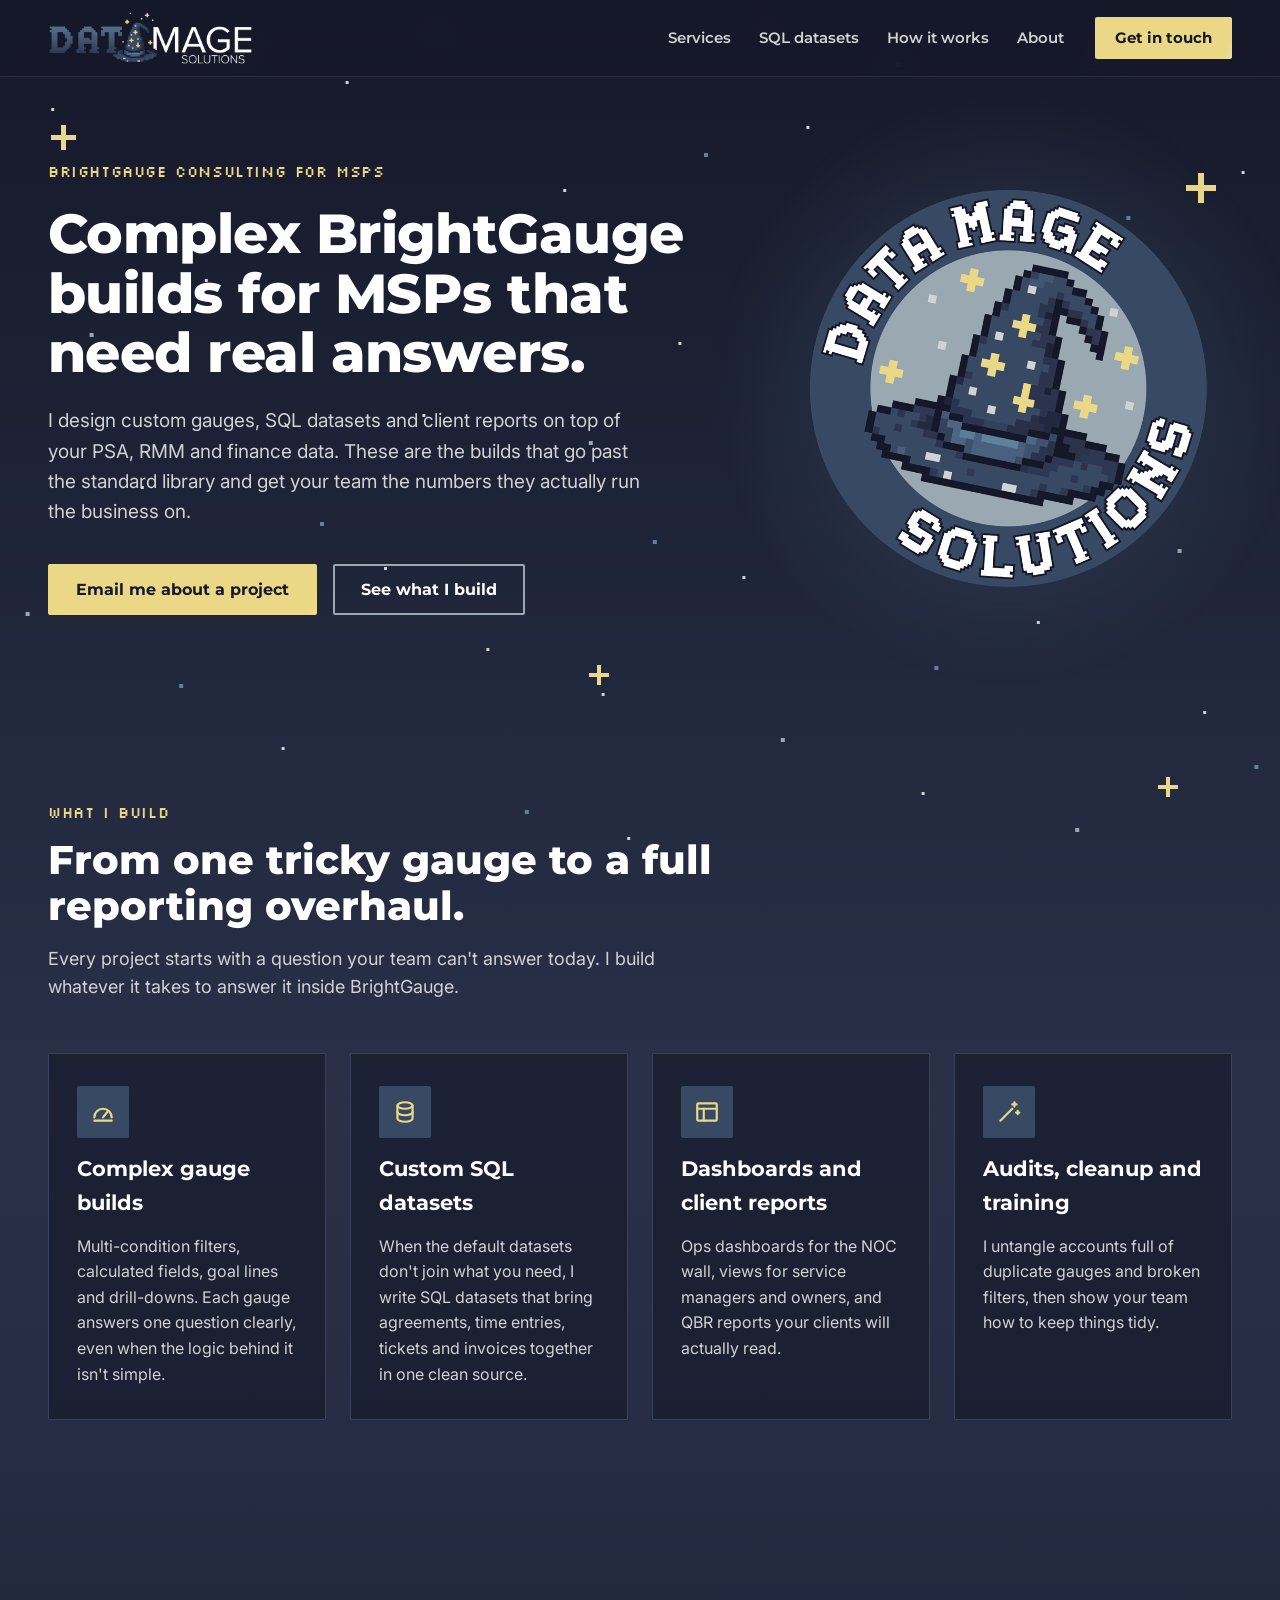
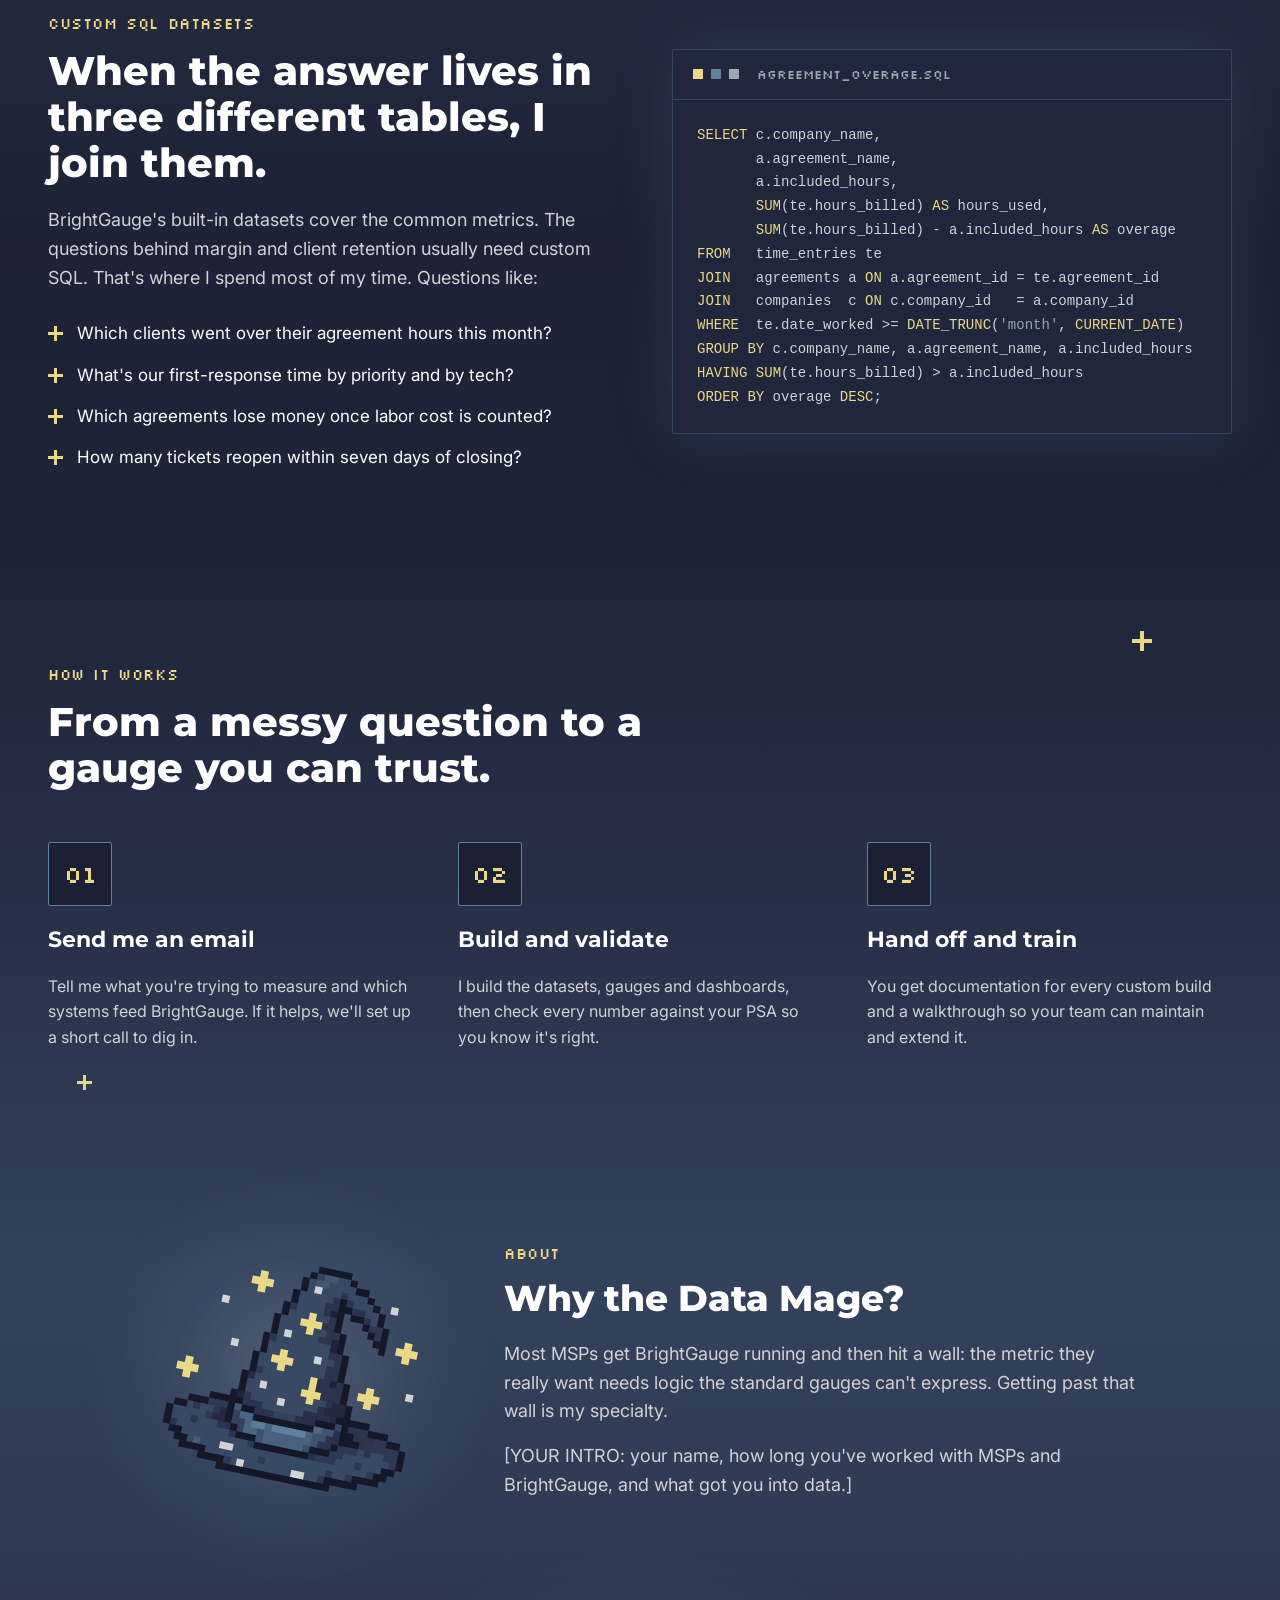
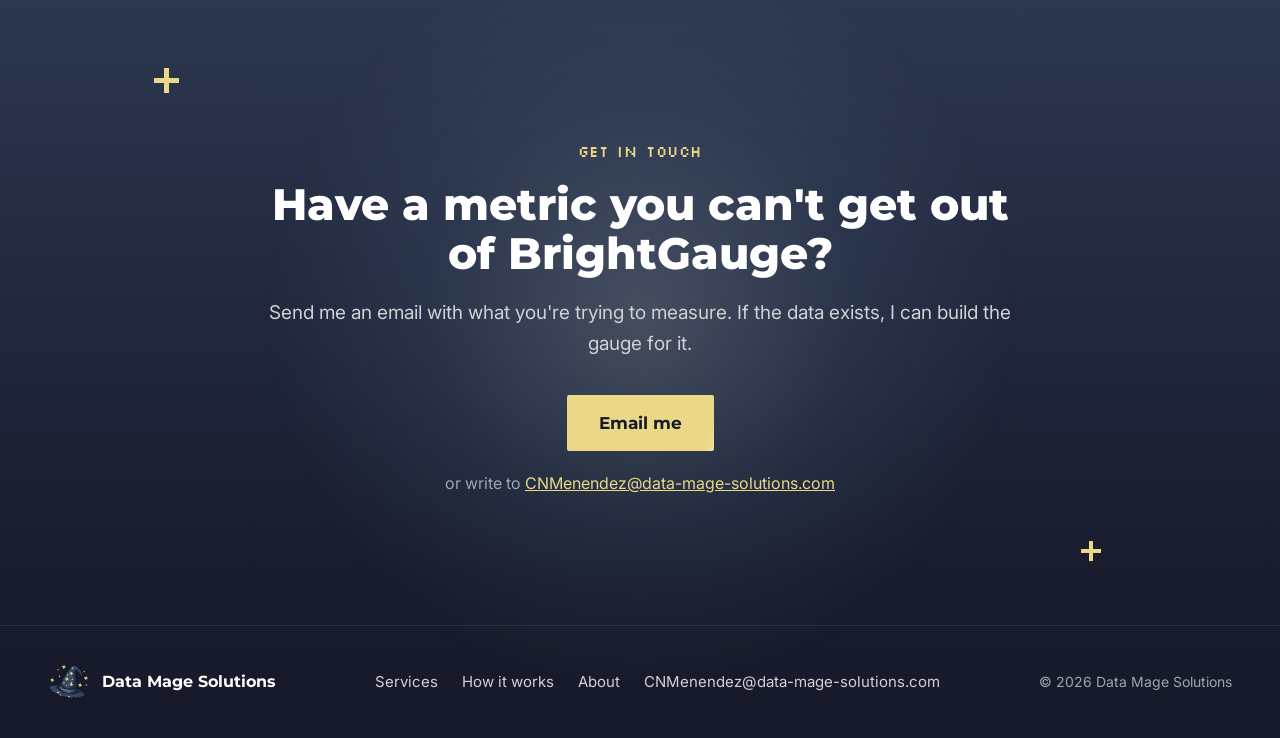
==== index.html @ 4a920535 "Fix clipped glow edge above the contact section The contact moon glow sat inside the clipped sky lay" ====
<!doctype html>
<html lang="en">
<head>
<meta charset="utf-8">
<meta name="viewport" content="width=device-width, initial-scale=1">
<title>Data Mage Solutions | BrightGauge consulting for MSPs</title>
<meta name="description" content="Custom BrightGauge gauges, SQL datasets, dashboards and client reports for managed service providers.">
<link rel="canonical" href="https://www.data-mage-solutions.com/">

<meta property="og:type" content="website">
<meta property="og:title" content="Data Mage Solutions | BrightGauge consulting for MSPs">
<meta property="og:description" content="Custom BrightGauge gauges, SQL datasets, dashboards and client reports for managed service providers.">
<meta property="og:url" content="https://www.data-mage-solutions.com/">
<meta property="og:image" content="https://www.data-mage-solutions.com/assets/badge.png">
<meta name="theme-color" content="#161929">

<link rel="icon" type="image/png" sizes="32x32" href="assets/favicon-32.png">
<link rel="apple-touch-icon" sizes="180x180" href="assets/apple-touch-icon.png">

<link rel="preconnect" href="https://fonts.googleapis.com">
<link rel="preconnect" href="https://fonts.gstatic.com" crossorigin>
<link rel="stylesheet" href="https://fonts.googleapis.com/css2?family=Inter:wght@400;500;600&family=Montserrat:wght@500;600;700;800&family=Silkscreen&display=swap">
<link rel="stylesheet" href="styles.css">
</head>
<body>

<!-- Pixel star, reused everywhere via <use href="#star"> -->
<svg width="0" height="0" style="position:absolute" aria-hidden="true">
  <symbol id="star" viewBox="0 0 5 5"><path d="M2 0h1v2h2v1H3v2H2V3H0V2h2z"/></symbol>
</svg>

<!-- One starfield behind the whole page -->
<div class="starfield" aria-hidden="true">
  <div class="field field-a"></div>
  <div class="field field-b"></div>
</div>

<header class="site-header">
  <div class="container header-inner">
    <a class="brand" href="#top"><img src="assets/logo-wide-light.png" alt="Data Mage Solutions" width="204" height="52"></a>
    <nav class="main-nav" aria-label="Main">
      <div class="nav-links">
        <a class="nav-link" href="#services">Services</a>
        <a class="nav-link" href="#sql">SQL datasets</a>
        <a class="nav-link" href="#process">How it works</a>
        <a class="nav-link" href="#about">About</a>
      </div>
      <a class="btn btn-gold btn-sm" href="#contact">Get in touch</a>
      <details class="nav-menu">
        <summary aria-label="Menu">
          <svg class="icon-open" aria-hidden="true" width="20" height="20" viewBox="0 0 20 20" fill="currentColor" shape-rendering="crispEdges"><rect x="2" y="4" width="16" height="2"/><rect x="2" y="9" width="16" height="2"/><rect x="2" y="14" width="16" height="2"/></svg>
          <svg class="icon-close" aria-hidden="true" width="20" height="20" viewBox="0 0 20 20" fill="none" stroke="currentColor" stroke-width="2"><path d="M4 4l12 12M16 4L4 16"/></svg>
        </summary>
        <div class="nav-menu-panel">
          <a href="#services">Services</a>
          <a href="#sql">SQL datasets</a>
          <a href="#process">How it works</a>
          <a href="#about">About</a>
          <a href="#contact">Contact</a>
        </div>
      </details>
    </nav>
  </div>
</header>

<main>

<section id="top" class="section hero">
  <div class="sky" aria-hidden="true">
    <div class="shoot"></div>
    <svg class="spark" width="25" height="25" fill="#EAD886" style="top:48px; left:4%"><use href="#star"/></svg>
    <svg class="spark" width="20" height="20" fill="#EAD886" style="bottom:20px; left:46%; animation-delay:-1.2s"><use href="#star"/></svg>
    <svg class="spark" width="30" height="30" fill="#EAD886" style="top:96px; right:5%; animation-delay:-2.4s"><use href="#star"/></svg>
    <div class="rise" style="left:12%; animation-delay:-1s"></div>
    <div class="rise" style="left:27%; animation-delay:-6s; animation-duration:13s"></div>
    <div class="rise" style="left:55%; animation-delay:-3s; animation-duration:11s"></div>
    <div class="rise" style="left:71%; animation-delay:-8s"></div>
    <div class="rise" style="left:88%; animation-delay:-4.5s; animation-duration:14s"></div>
  </div>
  <div class="container hero-grid">
    <div class="hero-copy">
      <p class="eyebrow">BrightGauge consulting for MSPs</p>
      <h1>Complex BrightGauge builds for MSPs that need real answers.</h1>
      <p class="lede">I design custom gauges, SQL datasets and client reports on top of your PSA, RMM and finance data. These are the builds that go past the standard library and get your team the numbers they actually run the business on.</p>
      <div class="button-row">
        <a class="btn btn-gold btn-md" href="mailto:CNMenendez@data-mage-solutions.com">Email me about a project</a>
        <a class="btn btn-ghost btn-md" href="#services">See what I build</a>
      </div>
    </div>
    <div class="hero-art">
      <div class="moon moon-lg" aria-hidden="true"></div>
      <img class="float" src="assets/badge.png" alt="Data Mage Solutions badge" width="400" height="400">
    </div>
  </div>
</section>

<section id="services" class="section">
  <div class="sky" aria-hidden="true">
    <svg class="spark" width="20" height="20" fill="#EAD886" style="top:72px; right:8%; animation-delay:-1.8s"><use href="#star"/></svg>
  </div>
  <div class="container">
    <div class="section-intro">
      <p class="eyebrow">What I build</p>
      <h2>From one tricky gauge to a full reporting overhaul.</h2>
      <p class="lede">Every project starts with a question your team can't answer today. I build whatever it takes to answer it inside BrightGauge.</p>
    </div>
    <div class="card-grid">
      <article class="card lift">
        <div class="icon-tile"><svg aria-hidden="true" width="26" height="26" viewBox="0 0 24 24" fill="none" stroke="#EAD886" stroke-width="2" stroke-linecap="round" stroke-linejoin="round"><path d="M4 17a8 8 0 1 1 16 0"/><path d="M12 17l4-5"/><path d="M4 20h16"/></svg></div>
        <h3>Complex gauge builds</h3>
        <p>Multi-condition filters, calculated fields, goal lines and drill-downs. Each gauge answers one question clearly, even when the logic behind it isn't simple.</p>
      </article>
      <article class="card lift">
        <div class="icon-tile"><svg aria-hidden="true" width="26" height="26" viewBox="0 0 24 24" fill="none" stroke="#EAD886" stroke-width="2" stroke-linecap="round" stroke-linejoin="round"><ellipse cx="12" cy="6" rx="7" ry="3"/><path d="M5 6v12c0 1.7 3.1 3 7 3s7-1.3 7-3V6"/><path d="M5 12c0 1.7 3.1 3 7 3s7-1.3 7-3"/></svg></div>
        <h3>Custom SQL datasets</h3>
        <p>When the default datasets don't join what you need, I write SQL datasets that bring agreements, time entries, tickets and invoices together in one clean source.</p>
      </article>
      <article class="card lift">
        <div class="icon-tile"><svg aria-hidden="true" width="26" height="26" viewBox="0 0 24 24" fill="none" stroke="#EAD886" stroke-width="2" stroke-linecap="round" stroke-linejoin="round"><rect x="3" y="4" width="18" height="16" rx="1"/><path d="M3 9h18"/><path d="M9 9v11"/></svg></div>
        <h3>Dashboards and client reports</h3>
        <p>Ops dashboards for the NOC wall, views for service managers and owners, and QBR reports your clients will actually read.</p>
      </article>
      <article class="card lift">
        <div class="icon-tile"><svg aria-hidden="true" width="26" height="26" viewBox="0 0 24 24" fill="none" stroke="#EAD886" stroke-width="2" stroke-linecap="round" stroke-linejoin="round"><path d="M4 20 15 9"/><path d="M17 3v4"/><path d="M15 5h4"/><path d="M20 11v3"/><path d="M18.5 12.5h3"/></svg></div>
        <h3>Audits, cleanup and training</h3>
        <p>I untangle accounts full of duplicate gauges and broken filters, then show your team how to keep things tidy.</p>
      </article>
    </div>
  </div>
</section>

<section id="sql" class="section">
  <div class="sky" aria-hidden="true">
    <div class="rise" style="left:8%; animation-delay:-2s; animation-duration:12s"></div>
    <div class="rise" style="left:48%; animation-delay:-7s"></div>
    <div class="rise" style="left:92%; animation-delay:-4s; animation-duration:13s"></div>
  </div>
  <div class="container split">
    <div>
      <p class="eyebrow">Custom SQL datasets</p>
      <h2>When the answer lives in three different tables, I join them.</h2>
      <p class="lede">BrightGauge's built-in datasets cover the common metrics. The questions behind margin and client retention usually need custom SQL. That's where I spend most of my time. Questions like:</p>
      <ul class="question-list">
        <li><svg aria-hidden="true" width="15" height="15" fill="#EAD886" shape-rendering="crispEdges"><use href="#star"/></svg>Which clients went over their agreement hours this month?</li>
        <li><svg aria-hidden="true" width="15" height="15" fill="#EAD886" shape-rendering="crispEdges"><use href="#star"/></svg>What's our first-response time by priority and by tech?</li>
        <li><svg aria-hidden="true" width="15" height="15" fill="#EAD886" shape-rendering="crispEdges"><use href="#star"/></svg>Which agreements lose money once labor cost is counted?</li>
        <li><svg aria-hidden="true" width="15" height="15" fill="#EAD886" shape-rendering="crispEdges"><use href="#star"/></svg>How many tickets reopen within seven days of closing?</li>
      </ul>
    </div>
    <div class="code-card lift">
      <div class="code-bar">
        <span class="dot" aria-hidden="true"></span><span class="dot" aria-hidden="true"></span><span class="dot" aria-hidden="true"></span>
        <span class="file">agreement_overage.sql</span>
      </div>
<pre><code><span class="kw">SELECT</span> c.company_name,
       a.agreement_name,
       a.included_hours,
       <span class="kw">SUM</span>(te.hours_billed) <span class="kw">AS</span> hours_used,
       <span class="kw">SUM</span>(te.hours_billed) - a.included_hours <span class="kw">AS</span> overage
<span class="kw">FROM</span>   time_entries te
<span class="kw">JOIN</span>   agreements a <span class="kw">ON</span> a.agreement_id = te.agreement_id
<span class="kw">JOIN</span>   companies  c <span class="kw">ON</span> c.company_id   = a.company_id
<span class="kw">WHERE</span>  te.date_worked &gt;= <span class="kw">DATE_TRUNC</span>(<span class="str">'month'</span>, <span class="kw">CURRENT_DATE</span>)
<span class="kw">GROUP BY</span> c.company_name, a.agreement_name, a.included_hours
<span class="kw">HAVING</span> <span class="kw">SUM</span>(te.hours_billed) &gt; a.included_hours
<span class="kw">ORDER BY</span> overage <span class="kw">DESC</span>;</code></pre>
    </div>
  </div>
</section>

<section id="process" class="section process">
  <div class="sky" aria-hidden="true">
    <svg class="spark" width="20" height="20" fill="#EAD886" style="top:64px; right:10%; animation-delay:-0.8s"><use href="#star"/></svg>
    <svg class="spark" width="15" height="15" fill="#EAD886" style="bottom:56px; left:6%; animation-delay:-2.2s"><use href="#star"/></svg>
  </div>
  <div class="container">
    <p class="eyebrow">How it works</p>
    <h2>From a messy question to a gauge you can trust.</h2>
    <div class="steps">
      <div class="step">
        <div class="step-num" aria-hidden="true">01</div>
        <h3>Send me an email</h3>
        <p>Tell me what you're trying to measure and which systems feed BrightGauge. If it helps, we'll set up a short call to dig in.</p>
      </div>
      <div class="step">
        <div class="step-num" aria-hidden="true">02</div>
        <h3>Build and validate</h3>
        <p>I build the datasets, gauges and dashboards, then check every number against your PSA so you know it's right.</p>
      </div>
      <div class="step">
        <div class="step-num" aria-hidden="true">03</div>
        <h3>Hand off and train</h3>
        <p>You get documentation for every custom build and a walkthrough so your team can maintain and extend it.</p>
      </div>
    </div>
  </div>
</section>

<section id="about" class="section about">
  <div class="container">
    <div class="about-grid">
      <div class="about-art">
        <div class="moon moon-md" aria-hidden="true"></div>
        <img class="float" src="assets/hat.png" alt="" width="260" height="260" style="animation-delay:-2s">
      </div>
      <div class="about-copy">
        <p class="eyebrow">About</p>
        <h2>Why the Data Mage?</h2>
        <p>Most MSPs get BrightGauge running and then hit a wall: the metric they really want needs logic the standard gauges can't express. Getting past that wall is my specialty.</p>
        <p>[YOUR INTRO: your name, how long you've worked with MSPs and BrightGauge, and what got you into data.]</p>
      </div>
    </div>
  </div>
</section>

<section id="contact" class="section contact">
  <div class="sky" aria-hidden="true">
    <div class="shoot" style="top:40px; animation-delay:-5s"></div>
    <svg class="spark" width="25" height="25" fill="#EAD886" style="top:56px; left:12%"><use href="#star"/></svg>
    <svg class="spark" width="20" height="20" fill="#EAD886" style="bottom:64px; right:14%; animation-delay:-1.5s"><use href="#star"/></svg>
    <div class="rise" style="left:18%; animation-delay:-3s"></div>
    <div class="rise" style="left:36%; animation-delay:-8s; animation-duration:12s"></div>
    <div class="rise" style="left:64%; animation-delay:-1s; animation-duration:11s"></div>
    <div class="rise" style="left:82%; animation-delay:-6s"></div>
  </div>
  <div class="container">
    <div class="moon moon-xl" aria-hidden="true"></div>
    <p class="eyebrow">Get in touch</p>
    <h2>Have a metric you can't get out of BrightGauge?</h2>
    <p class="lede">Send me an email with what you're trying to measure. If the data exists, I can build the gauge for it.</p>
    <a class="btn btn-gold btn-lg" href="mailto:CNMenendez@data-mage-solutions.com">Email me</a>
    <p class="alt">or write to <a href="mailto:CNMenendez@data-mage-solutions.com">CNMenendez@data-mage-solutions.com</a></p>
  </div>
</section>

</main>

<footer class="site-footer">
  <div class="container footer-inner">
    <div class="footer-brand">
      <img src="assets/hat.png" alt="" width="40" height="40">
      <span>Data Mage Solutions</span>
    </div>
    <nav class="footer-nav" aria-label="Footer">
      <a class="nav-link" href="#services">Services</a>
      <a class="nav-link" href="#process">How it works</a>
      <a class="nav-link" href="#about">About</a>
      <a class="nav-link" href="mailto:CNMenendez@data-mage-solutions.com">CNMenendez@data-mage-solutions.com</a>
    </nav>
    <p class="copyright">© 2026 Data Mage Solutions</p>
  </div>
</footer>

<script>
  // Close the mobile menu after picking a link
  document.querySelectorAll('.nav-menu-panel a').forEach(function (link) {
    link.addEventListener('click', function () { link.closest('details').removeAttribute('open'); });
  });
</script>
</body>
</html>
---- styles.css ----
/* Data Mage Solutions: site styles */

:root {
  --ink: #161929;
  --midnight: #22283D;
  --dusk: #2C334C;
  --slate: #384A63;
  --steel: #4A607F;
  --frost: #5E829C;
  --moon: #9AA8B1;
  --mist: #D1D2D4;
  --gold: #EAD886;
  --white: #FFFFFF;

  --font-display: 'Montserrat', system-ui, sans-serif;
  --font-body: 'Inter', system-ui, sans-serif;
  --font-pixel: 'Silkscreen', monospace;
  --font-code: 'SFMono-Regular', Consolas, 'Liberation Mono', monospace;

  /* One set of side margins for header, sections and footer, so everything lines up */
  --gutter: clamp(20px, 4vw, 48px);
  --content: 1200px;
  --section-y: clamp(64px, 7.5vw, 104px);
  --header-h: 76px;

  --line: rgba(154, 168, 177, 0.14);
  --card-bg: rgba(22, 25, 41, 0.62);
  --card-border: rgba(74, 96, 127, 0.55);
}

*, *::before, *::after { box-sizing: border-box; }

html { scroll-behavior: smooth; scroll-padding-top: var(--header-h); }

/* One continuous night-sky gradient for the whole page.
   Sections are transparent, so there are no seams between them. */
body {
  margin: 0;
  min-height: 100vh;
  color: var(--mist);
  font-family: var(--font-body);
  font-size: 17px;
  line-height: 1.6;
  -webkit-font-smoothing: antialiased;
  background-color: var(--ink);
  background-image: linear-gradient(180deg,
    #161929 0%,
    #1B2033 9%,
    #22283D 18%,
    #293048 28%,
    #252C43 37%,
    #1D2236 47%,
    #1F2539 55%,
    #283049 64%,
    #33425B 73%,
    #2E3A52 80%,
    #232A40 88%,
    #181C2D 96%,
    #161929 100%);
}

img { max-width: 100%; height: auto; display: block; }

a { color: var(--gold); }
a:hover { color: var(--white); }

.container {
  width: 100%;
  max-width: calc(var(--content) + var(--gutter) * 2);
  margin: 0 auto;
  padding-left: var(--gutter);
  padding-right: var(--gutter);
}

/* ---------- Fixed starfield behind everything ---------- */
.starfield { position: fixed; inset: 0; pointer-events: none; z-index: 0; }
.site-header { z-index: 20; }
main, .site-footer { position: relative; z-index: 1; }
main { overflow-x: clip; }

/* ---------- Type ---------- */
.eyebrow {
  margin: 0 0 12px;
  font-family: var(--font-pixel);
  font-size: 15px;
  letter-spacing: 0.04em;
  color: var(--gold);
}

h1, h2, h3 { font-family: var(--font-display); color: var(--white); margin: 0; }
h1 { font-weight: 800; font-size: clamp(34px, 3.2vw + 14px, 56px); line-height: 1.08; letter-spacing: -0.01em; }
h2 { font-weight: 800; font-size: clamp(28px, 2vw + 16px, 40px); line-height: 1.15; }
h3 { font-weight: 700; font-size: 21px; }

.lede { font-size: 18px; color: var(--mist); }

/* ---------- Sections ---------- */
.section { position: relative; padding: var(--section-y) 0; }
.section > .container { position: relative; }

/* ---------- Header ---------- */
.site-header {
  position: sticky;
  top: 0;
  background: rgba(22, 25, 41, 0.78);
  -webkit-backdrop-filter: blur(12px);
  backdrop-filter: blur(12px);
  border-bottom: 1px solid var(--line);
}
.header-inner {
  height: var(--header-h);
  display: flex;
  align-items: center;
  justify-content: space-between;
  gap: 24px;
}
.brand { display: flex; align-items: center; flex: none; }
.brand img { height: clamp(40px, 3vw + 18px, 52px); width: auto; }

.main-nav { display: flex; align-items: center; gap: clamp(16px, 2.4vw, 36px); }
.nav-links {
  display: flex;
  align-items: center;
  gap: clamp(18px, 2.2vw, 32px);
  font-family: var(--font-display);
  font-weight: 600;
  font-size: 15px;
}

/* Compact menu for tablets and phones */
.nav-menu { display: none; position: relative; }
.nav-menu summary {
  list-style: none;
  width: 44px;
  height: 44px;
  display: flex;
  align-items: center;
  justify-content: center;
  border: 1px solid var(--card-border);
  border-radius: 2px;
  color: var(--white);
  cursor: pointer;
  transition: border-color .2s ease, color .2s ease;
}
.nav-menu summary::-webkit-details-marker { display: none; }
.nav-menu summary:hover,
.nav-menu[open] summary { border-color: var(--gold); color: var(--gold); }
.nav-menu summary:focus-visible { outline: 2px solid var(--gold); outline-offset: 3px; }
.nav-menu .icon-close { display: none; }
.nav-menu[open] .icon-open { display: none; }
.nav-menu[open] .icon-close { display: block; }
.nav-menu-panel {
  position: absolute;
  top: calc(100% + 14px);
  right: 0;
  min-width: 220px;
  padding: 8px;
  display: flex;
  flex-direction: column;
  background: rgba(22, 25, 41, 0.97);
  border: 1px solid var(--card-border);
  border-radius: 2px;
  box-shadow: 0 18px 40px rgba(0, 0, 0, 0.35);
  font-family: var(--font-display);
  font-weight: 600;
  font-size: 16px;
}
.nav-menu-panel a {
  display: block;
  padding: 12px 14px;
  color: var(--mist);
  text-decoration: none;
  border-radius: 2px;
}
.nav-menu-panel a:hover { color: var(--white); background: rgba(234, 216, 134, 0.08); }

@media (max-width: 900px) {
  .nav-links { display: none; }
  .nav-menu { display: block; }
}

/* ---------- Hero ---------- */
.hero { padding-top: clamp(48px, 6.5vw, 96px); padding-bottom: clamp(56px, 7vw, 96px); }
.hero-grid {
  display: grid;
  grid-template-columns: minmax(0, 1.2fr) minmax(0, 0.8fr);
  align-items: center;
  gap: clamp(32px, 5vw, 72px);
}
.hero-copy .eyebrow { margin-bottom: 20px; }
.hero-copy h1 { margin-bottom: 24px; }
.hero-copy .lede { font-size: clamp(17px, 0.4vw + 15px, 19px); max-width: 600px; margin: 0 0 36px; }
.hero-art { position: relative; display: flex; justify-content: center; align-items: center; }
.hero-art img { width: 100%; max-width: 400px; position: relative; }
.button-row { display: flex; flex-wrap: wrap; gap: 16px; }

@media (max-width: 860px) {
  .hero-grid { grid-template-columns: minmax(0, 1fr); }
  .hero-art { order: -1; }
  .hero-art img { max-width: clamp(180px, 45vw, 280px); }
}

/* ---------- Services ---------- */
.section-intro { max-width: 720px; }
.section-intro h2 { margin-bottom: 16px; }
.section-intro .lede { margin: 0 0 clamp(36px, 4vw, 56px); max-width: 680px; }

.card-grid { display: grid; grid-template-columns: repeat(auto-fit, minmax(240px, 1fr)); gap: 24px; }
.card {
  border: 1px solid var(--card-border);
  border-radius: 2px;
  padding: 32px 28px;
  display: flex;
  flex-direction: column;
  gap: 14px;
  background: var(--card-bg);
}
.card p { margin: 0; font-size: 16px; }
.icon-tile {
  width: 52px;
  height: 52px;
  background: var(--slate);
  display: flex;
  align-items: center;
  justify-content: center;
  border-radius: 2px;
}

/* ---------- SQL ---------- */
.split {
  display: grid;
  grid-template-columns: repeat(2, minmax(0, 1fr));
  gap: clamp(36px, 5vw, 64px);
  align-items: center;
}
.split h2 { margin-bottom: 20px; }
.split .lede { margin: 0 0 28px; }
@media (max-width: 900px) { .split { grid-template-columns: minmax(0, 1fr); } }

.question-list { margin: 0; padding: 0; list-style: none; display: flex; flex-direction: column; gap: 14px; }
.question-list li { display: flex; gap: 14px; align-items: flex-start; color: var(--white); }
.question-list svg { flex: none; margin-top: 6px; }

.code-card {
  background: rgba(34, 40, 61, 0.82);
  border: 1px solid var(--card-border);
  border-radius: 2px;
  overflow: hidden;
  box-shadow: 0 0 60px rgba(94, 130, 156, 0.18);
}
.code-bar { display: flex; align-items: center; gap: 8px; padding: 14px 20px; border-bottom: 1px solid var(--card-border); }
.code-bar .dot { width: 10px; height: 10px; background: var(--gold); }
.code-bar .dot:nth-child(2) { background: var(--frost); }
.code-bar .dot:nth-child(3) { background: var(--moon); }
.code-bar .file { margin-left: 10px; font-family: var(--font-pixel); font-size: 13px; color: var(--moon); }
.code-card pre {
  margin: 0;
  padding: 24px;
  overflow-x: auto;
  font-family: var(--font-code);
  font-size: 14px;
  line-height: 1.7;
  color: var(--mist);
}
.code-card .kw { color: var(--gold); }
.code-card .str { color: var(--moon); }

/* ---------- Process ---------- */
.process h2 { margin-bottom: clamp(36px, 4vw, 56px); max-width: 720px; }
.steps { display: grid; grid-template-columns: repeat(auto-fit, minmax(260px, 1fr)); gap: clamp(28px, 3.5vw, 48px); }
.step { display: flex; flex-direction: column; gap: 16px; }
.step h3 { font-size: 22px; }
.step p { margin: 0; font-size: 16px; }
.step-num {
  width: 64px;
  height: 64px;
  background: var(--card-bg);
  color: var(--gold);
  font-family: var(--font-pixel);
  font-size: 24px;
  display: flex;
  align-items: center;
  justify-content: center;
  border-radius: 2px;
  border: 1px solid var(--frost);
}

/* ---------- About ---------- */
.about-grid {
  display: grid;
  grid-template-columns: minmax(0, 300px) minmax(0, 1fr);
  gap: clamp(32px, 5vw, 64px);
  align-items: center;
  max-width: 1000px;
  margin: 0 auto;
}
.about-art { position: relative; display: flex; justify-content: center; align-items: center; min-height: 260px; }
.about-art img { width: 100%; max-width: 260px; position: relative; }
.about-copy h2 { font-size: clamp(28px, 1.6vw + 18px, 36px); margin-bottom: 20px; }
.about-copy p:not(.eyebrow) { margin: 0 0 16px; font-size: 18px; }
@media (max-width: 760px) {
  .about-grid { grid-template-columns: minmax(0, 1fr); }
  .about-art { min-height: 0; }
  .about-art img { max-width: 180px; }
}

/* ---------- Contact ---------- */
.contact { padding-top: clamp(88px, 10vw, 136px); padding-bottom: clamp(88px, 10vw, 136px); }
.contact .container { max-width: calc(760px + var(--gutter) * 2); text-align: center; }
.contact .container > :not(.moon) { position: relative; }
.contact .eyebrow { margin-bottom: 16px; }
.contact h2 { font-size: clamp(30px, 2.4vw + 16px, 44px); line-height: 1.12; margin-bottom: 20px; }
.contact .lede { font-size: clamp(17px, 0.4vw + 15px, 19px); margin: 0 0 36px; }
.contact .alt { margin: 20px 0 0; font-size: 16px; color: var(--moon); overflow-wrap: anywhere; }

/* ---------- Footer ---------- */
.site-footer { border-top: 1px solid var(--line); padding: 36px 0; }
.footer-inner { display: flex; flex-wrap: wrap; align-items: center; justify-content: space-between; gap: 20px 32px; }
.footer-brand { display: flex; align-items: center; gap: 14px; font-family: var(--font-display); font-weight: 700; font-size: 16px; color: var(--white); }
.footer-brand img { width: 40px; height: 40px; }
.footer-nav { display: flex; flex-wrap: wrap; gap: 12px 24px; font-size: 15px; }
.copyright { margin: 0; font-size: 14px; color: var(--moon); }

/* =====================================================================
   Magic: buttons, links, cards
   ===================================================================== */
.btn {
  position: relative;
  display: inline-block;
  font-family: var(--font-display);
  font-weight: 700;
  font-size: 16px;
  line-height: 1.2;
  text-decoration: none;
  white-space: nowrap;
  border-radius: 2px;
  cursor: pointer;
  transition: transform .2s ease, box-shadow .3s ease, background-color .3s ease, color .3s ease, border-color .3s ease;
}
.btn-sm { font-size: 15px; padding: 12px 20px; }
.btn-md { padding: 16px 28px; }
.btn-lg { font-size: 17px; padding: 18px 32px; }

.btn-gold {
  color: var(--ink);
  background-color: var(--gold);
  background-image: linear-gradient(110deg, rgba(255, 255, 255, 0) 40%, rgba(255, 250, 225, 0.85) 50%, rgba(255, 255, 255, 0) 60%);
  background-size: 250% 100%;
  background-repeat: no-repeat;
  animation: shimmer 5s ease-in-out infinite;
}
.btn-gold:hover {
  color: var(--ink);
  transform: translateY(-2px);
  box-shadow: 0 0 0 1px rgba(234, 216, 134, 0.6), 0 0 22px rgba(234, 216, 134, 0.5), 0 0 54px rgba(94, 130, 156, 0.45);
  animation: shimmer 1.4s ease-in-out infinite;
}
.btn-ghost {
  color: var(--white);
  border: 2px solid var(--moon);
  background-color: rgba(234, 216, 134, 0);
}
.btn-ghost.btn-md { padding: 14px 26px; }
.btn-ghost:hover {
  color: var(--gold);
  border-color: var(--gold);
  background-color: rgba(234, 216, 134, 0.08);
  transform: translateY(-2px);
  box-shadow: inset 0 0 18px rgba(234, 216, 134, 0.15), 0 0 24px rgba(234, 216, 134, 0.25);
}
.btn:active { transform: translateY(0) scale(.97); }
.btn:focus-visible { outline: 2px solid var(--gold); outline-offset: 4px; }

.btn::before,
.btn::after {
  content: "";
  position: absolute;
  width: 4px;
  height: 4px;
  background: var(--gold);
  opacity: 0;
  pointer-events: none;
}
.btn::before { top: -10px; left: 14%; box-shadow: 12px -6px 0 #FFFFFF, 26px 3px 0 #EAD886, -9px 2px 0 #D1D2D4; }
.btn::after { bottom: -10px; right: 14%; box-shadow: -12px 6px 0 #FFFFFF, -26px -2px 0 #EAD886, 9px -1px 0 #9AA8B1; }
.btn:hover::before { animation: sparkle-up 1.1s ease-out infinite; }
.btn:hover::after { animation: sparkle-down 1.1s ease-out .35s infinite; }

.nav-link { color: var(--mist); text-decoration: none; position: relative; transition: color .2s ease; }
.nav-link::after {
  content: "";
  position: absolute;
  left: 0;
  right: 0;
  bottom: -6px;
  height: 2px;
  background: repeating-linear-gradient(90deg, #EAD886 0 4px, rgba(234, 216, 134, 0) 4px 8px);
  transform: scaleX(0);
  transform-origin: left;
  transition: transform .35s steps(6);
}
.nav-link:hover { color: var(--white); }
.nav-link:hover::after { transform: scaleX(1); }
.nav-link:focus-visible { outline: 2px solid var(--gold); outline-offset: 4px; }

.lift { transition: transform .25s ease, border-color .25s ease, box-shadow .25s ease; }
.lift:hover { transform: translateY(-4px); border-color: var(--gold); box-shadow: 0 0 32px rgba(234, 216, 134, 0.12); }

/* =====================================================================
   Magic: night-sky layers
   ===================================================================== */
.sky { position: absolute; inset: 0; pointer-events: none; overflow: hidden; }

/* Starfield positions use viewport units so they spread across any screen */
.field {
  position: absolute;
  top: 0;
  left: 0;
  width: 3px;
  height: 3px;
  animation: twinkle 5s ease-in-out infinite;
}
.field-a {
  box-shadow: 4vw 12vh #D1D2D4, 11vw 54vh #D1D2D4, 16vw 31vh #D1D2D4, 22vw 83vh #D1D2D4,
    27vw 9vh #D1D2D4, 33vw 46vh #D1D2D4, 38vw 72vh #D1D2D4, 44vw 21vh #D1D2D4,
    49vw 93vh #D1D2D4, 53vw 38vh #D1D2D4, 58vw 64vh #D1D2D4, 63vw 14vh #D1D2D4,
    67vw 51vh #D1D2D4, 72vw 88vh #D1D2D4, 77vw 27vh #D1D2D4, 81vw 69vh #D1D2D4,
    86vw 6vh #D1D2D4, 90vw 42vh #D1D2D4, 94vw 79vh #D1D2D4, 97vw 19vh #D1D2D4,
    8vw 95vh #D1D2D4, 30vw 63vh #D1D2D4, 60vw 3vh #D1D2D4, 75vw 57vh #D1D2D4,
    47vw 77vh #D1D2D4;
}
.field-b {
  width: 4px;
  height: 4px;
  animation-duration: 7s;
  animation-delay: -3s;
  box-shadow: 7vw 37vh #9AA8B1, 14vw 76vh #5E829C, 19vw 5vh #9AA8B1, 25vw 58vh #5E829C,
    36vw 25vh #9AA8B1, 41vw 90vh #5E829C, 46vw 49vh #9AA8B1, 55vw 17vh #5E829C,
    61vw 82vh #9AA8B1, 65vw 33vh #5E829C, 70vw 7vh #9AA8B1, 79vw 46vh #5E829C,
    84vw 92vh #9AA8B1, 88vw 24vh #5E829C, 92vw 61vh #9AA8B1, 98vw 85vh #5E829C,
    2vw 68vh #9AA8B1, 51vw 60vh #5E829C, 34vw 3vh #9AA8B1, 73vw 74vh #5E829C;
}

.spark { position: absolute; shape-rendering: crispEdges; animation: twinkle 3.6s ease-in-out infinite; }

.rise {
  position: absolute;
  bottom: -12px;
  width: 4px;
  height: 4px;
  background: var(--gold);
  opacity: 0;
  animation: rise 10s linear infinite;
}

.shoot {
  position: absolute;
  top: 70px;
  right: -140px;
  width: 140px;
  height: 2px;
  background: linear-gradient(90deg, #EAD886, rgba(234, 216, 134, 0));
  opacity: 0;
  animation: shoot 12s ease-in infinite;
}

.moon {
  position: absolute;
  top: 50%;
  left: 50%;
  border-radius: 50%;
  pointer-events: none;
  background: radial-gradient(circle, rgba(154, 168, 177, 0.30) 0%, rgba(94, 130, 156, 0.13) 40%, rgba(94, 130, 156, 0) 70%);
  animation: glow 8s ease-in-out infinite;
}
.moon-lg { width: 600px; height: 600px; margin: -300px 0 0 -300px; }
.moon-md { width: 420px; height: 420px; margin: -210px 0 0 -210px; }
.moon-xl { width: 760px; height: 760px; margin: -380px 0 0 -380px; }

.float { animation: float 6s ease-in-out infinite; }

/* ---------- Keyframes ---------- */
@keyframes twinkle { 0%, 100% { opacity: .25; } 50% { opacity: 1; } }
@keyframes rise { 0% { transform: translateY(0); opacity: 0; } 15% { opacity: .9; } 100% { transform: translateY(-420px); opacity: 0; } }
@keyframes shoot {
  0% { transform: translate(0, 0) rotate(-20deg); opacity: 0; }
  3% { opacity: 1; }
  12% { transform: translate(-780px, 285px) rotate(-20deg); opacity: 0; }
  100% { transform: translate(-780px, 285px) rotate(-20deg); opacity: 0; }
}
@keyframes glow { 0%, 100% { opacity: .7; transform: scale(1); } 50% { opacity: 1; transform: scale(1.04); } }
@keyframes float { 0%, 100% { transform: translateY(0); } 50% { transform: translateY(-14px); } }
@keyframes shimmer { 0% { background-position: 100% 0; } 35%, 100% { background-position: 0% 0; } }
@keyframes sparkle-up { 0% { opacity: 0; transform: translateY(6px) scale(.5); } 35% { opacity: 1; } 100% { opacity: 0; transform: translateY(-8px) scale(1); } }
@keyframes sparkle-down { 0% { opacity: 0; transform: translateY(-6px) scale(.5); } 35% { opacity: 1; } 100% { opacity: 0; transform: translateY(8px) scale(1); } }

/* ---------- Reduced motion ---------- */
@media (prefers-reduced-motion: reduce) {
  html { scroll-behavior: auto; }
  .field, .spark, .moon, .float, .btn, .btn:hover, .btn::before, .btn::after, .btn:hover::before, .btn:hover::after { animation: none; }
  .rise, .shoot { display: none; }
  .btn:hover, .btn:active, .lift:hover { transform: none; }
  .nav-link::after { transition: none; }
}

/* ---------- Phones ---------- */
@media (max-width: 520px) {
  :root { --header-h: 66px; }
  .btn-sm { font-size: 14px; padding: 11px 16px; }
  .button-row .btn { flex: 1 1 100%; text-align: center; }
  .footer-inner { flex-direction: column; align-items: flex-start; }
}
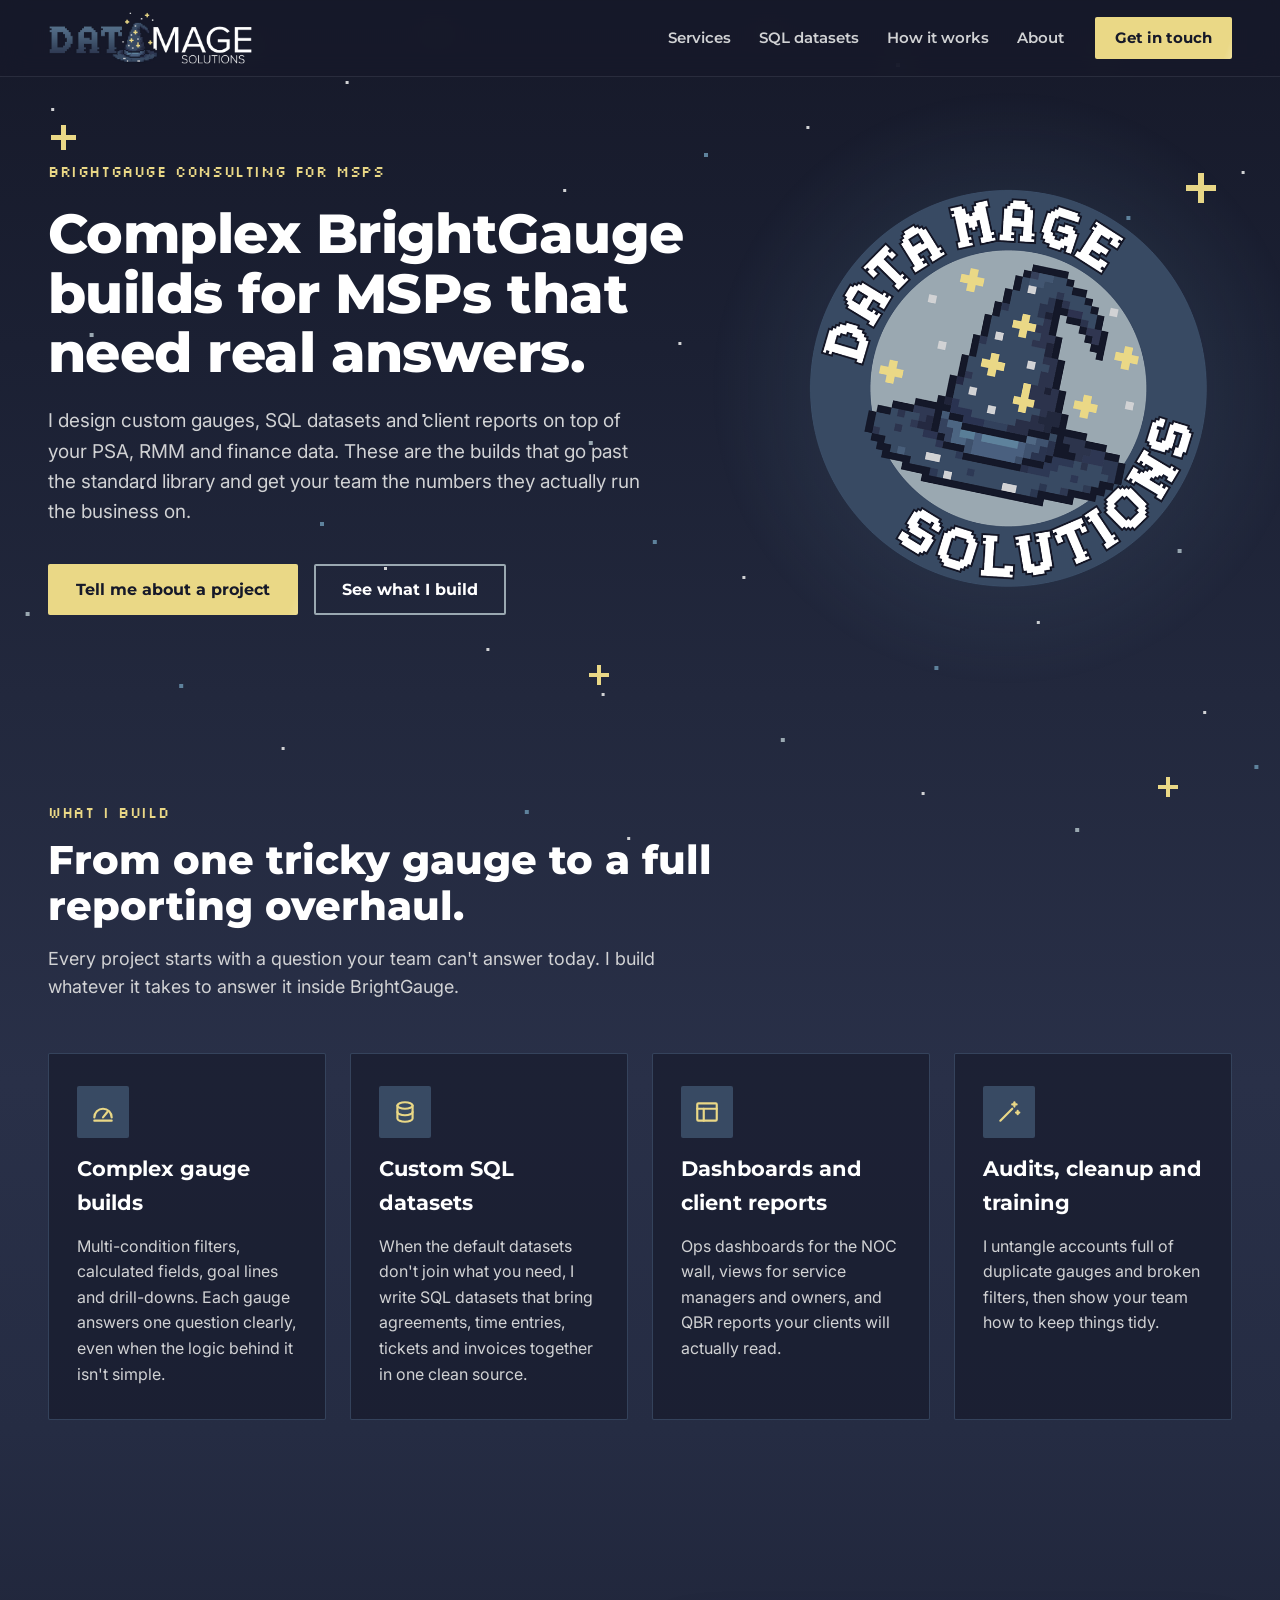
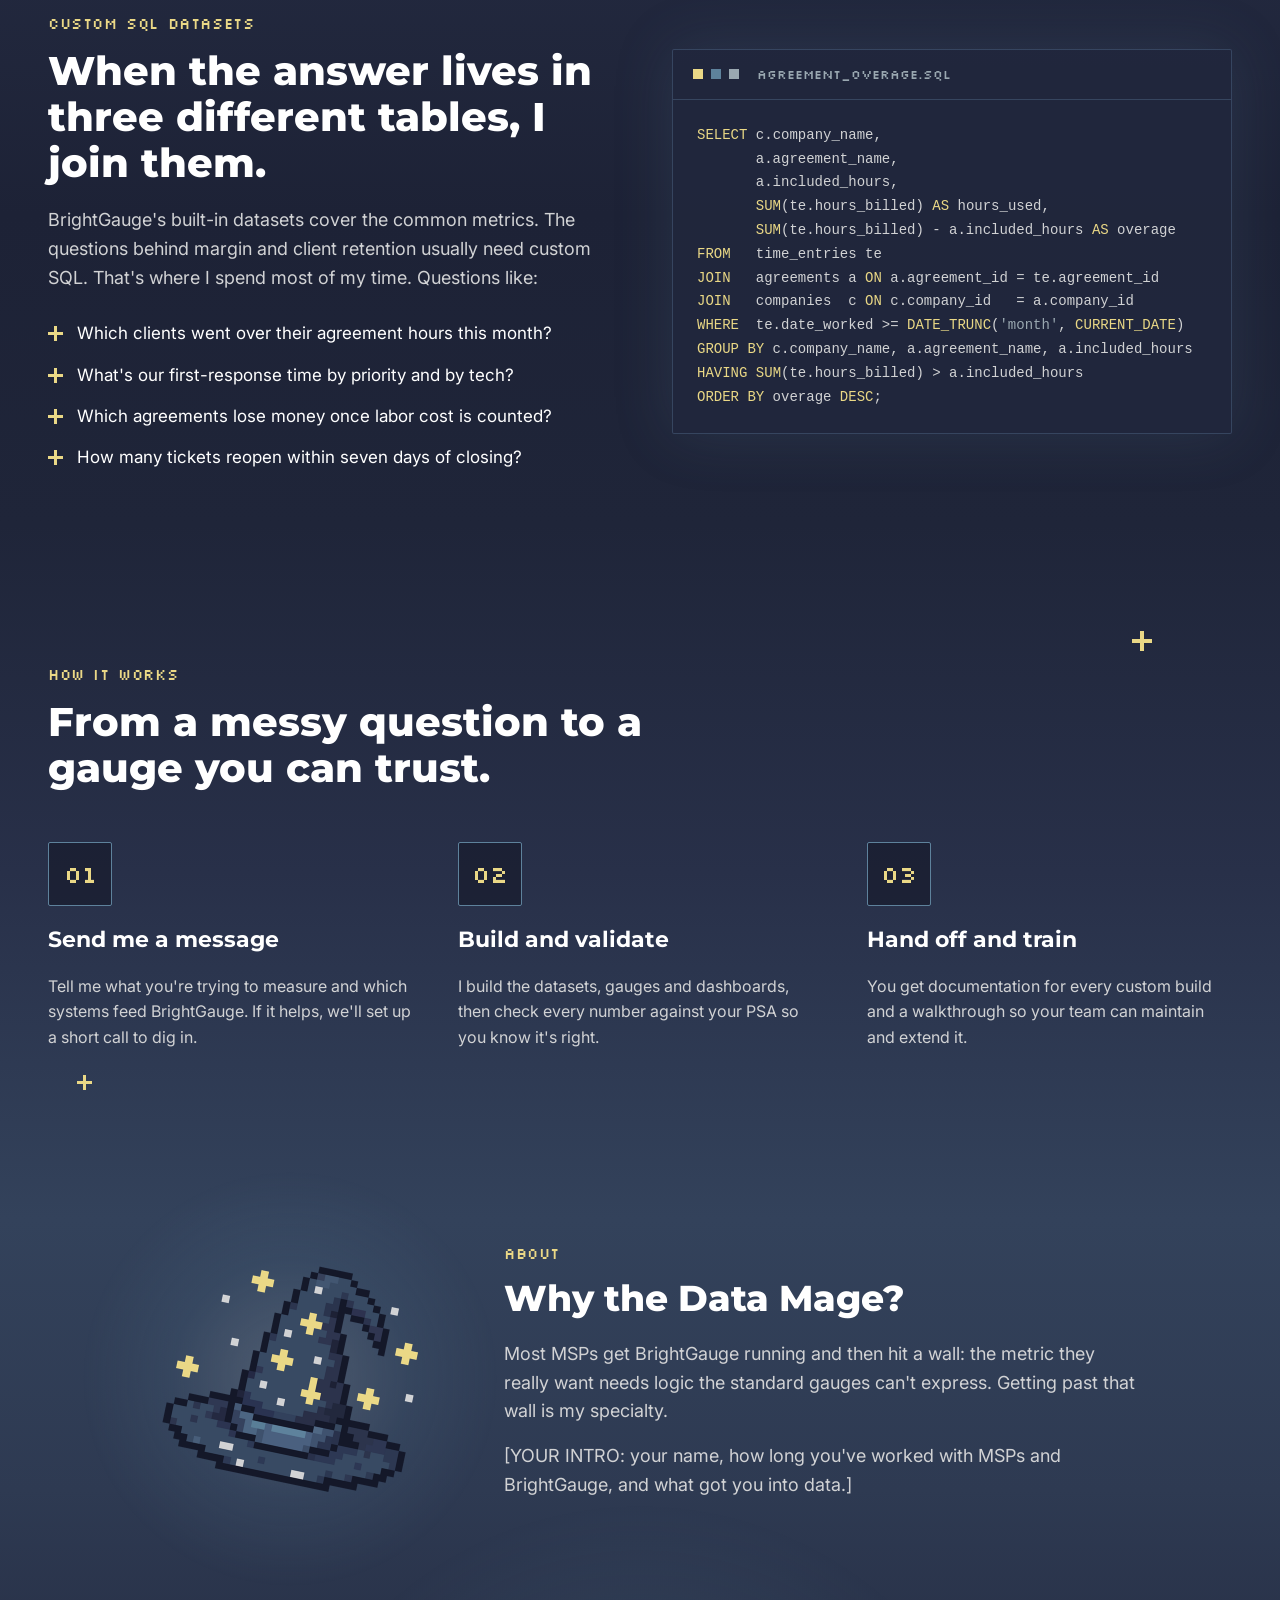
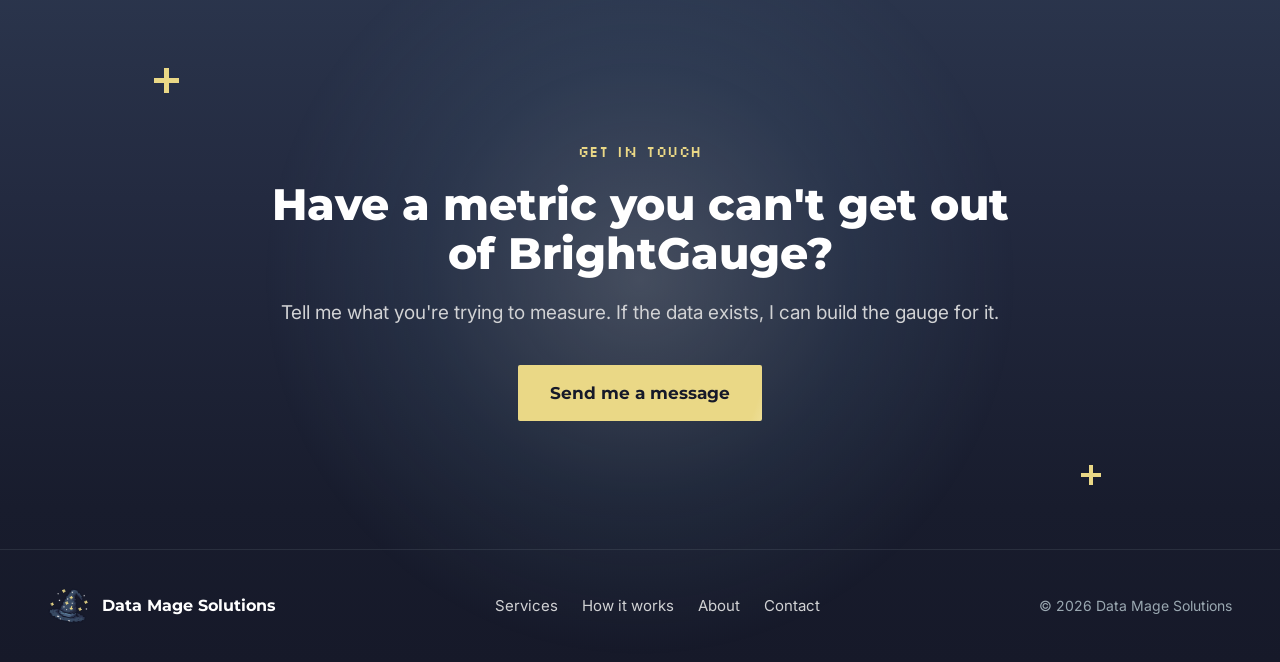
==== commit aabc07eb: "Replace email links with a themed contact modal - Every "email me" link now opens a contact form in " ====
--- a/index.html
+++ b/index.html
@@ -45,7 +45,7 @@
         <a class="nav-link" href="#process">How it works</a>
         <a class="nav-link" href="#about">About</a>
       </div>
-      <a class="btn btn-gold btn-sm" href="#contact">Get in touch</a>
+      <a class="btn btn-gold btn-sm" href="#contact" data-open-contact>Get in touch</a>
       <details class="nav-menu">
         <summary aria-label="Menu">
           <svg class="icon-open" aria-hidden="true" width="20" height="20" viewBox="0 0 20 20" fill="currentColor" shape-rendering="crispEdges"><rect x="2" y="4" width="16" height="2"/><rect x="2" y="9" width="16" height="2"/><rect x="2" y="14" width="16" height="2"/></svg>
@@ -83,7 +83,7 @@
       <h1>Complex BrightGauge builds for MSPs that need real answers.</h1>
       <p class="lede">I design custom gauges, SQL datasets and client reports on top of your PSA, RMM and finance data. These are the builds that go past the standard library and get your team the numbers they actually run the business on.</p>
       <div class="button-row">
-        <a class="btn btn-gold btn-md" href="mailto:CNMenendez@data-mage-solutions.com">Email me about a project</a>
+        <a class="btn btn-gold btn-md" href="#contact" data-open-contact>Tell me about a project</a>
         <a class="btn btn-ghost btn-md" href="#services">See what I build</a>
       </div>
     </div>
@@ -179,7 +179,7 @@
     <div class="steps">
       <div class="step">
         <div class="step-num" aria-hidden="true">01</div>
-        <h3>Send me an email</h3>
+        <h3>Send me a message</h3>
         <p>Tell me what you're trying to measure and which systems feed BrightGauge. If it helps, we'll set up a short call to dig in.</p>
       </div>
       <div class="step">
@@ -227,9 +227,8 @@
     <div class="moon moon-xl" aria-hidden="true"></div>
     <p class="eyebrow">Get in touch</p>
     <h2>Have a metric you can't get out of BrightGauge?</h2>
-    <p class="lede">Send me an email with what you're trying to measure. If the data exists, I can build the gauge for it.</p>
-    <a class="btn btn-gold btn-lg" href="mailto:CNMenendez@data-mage-solutions.com">Email me</a>
-    <p class="alt">or write to <a href="mailto:CNMenendez@data-mage-solutions.com">CNMenendez@data-mage-solutions.com</a></p>
+    <p class="lede">Tell me what you're trying to measure. If the data exists, I can build the gauge for it.</p>
+    <a class="btn btn-gold btn-lg" href="#contact" data-open-contact>Send me a message</a>
   </div>
 </section>
 
@@ -245,11 +244,76 @@
       <a class="nav-link" href="#services">Services</a>
       <a class="nav-link" href="#process">How it works</a>
       <a class="nav-link" href="#about">About</a>
-      <a class="nav-link" href="mailto:CNMenendez@data-mage-solutions.com">CNMenendez@data-mage-solutions.com</a>
+      <a class="nav-link" href="#contact" data-open-contact>Contact</a>
     </nav>
     <p class="copyright">© 2026 Data Mage Solutions</p>
   </div>
 </footer>
+
+<dialog class="contact-modal" id="contact-modal" aria-labelledby="contact-title">
+  <div class="modal-magic" aria-hidden="true">
+    <span class="modal-ring"></span>
+    <span class="modal-ring modal-ring-runes"></span>
+    <svg class="modal-spark" width="18" height="18" fill="#EAD886" style="--x:-330px; --y:-250px"><use href="#star"/></svg>
+    <svg class="modal-spark" width="14" height="14" fill="#FFFFFF" style="--x:320px; --y:-270px; animation-delay:.05s"><use href="#star"/></svg>
+    <svg class="modal-spark" width="22" height="22" fill="#EAD886" style="--x:350px; --y:120px; animation-delay:.1s"><use href="#star"/></svg>
+    <svg class="modal-spark" width="14" height="14" fill="#D1D2D4" style="--x:-360px; --y:160px; animation-delay:.08s"><use href="#star"/></svg>
+    <svg class="modal-spark" width="18" height="18" fill="#EAD886" style="--x:-120px; --y:330px; animation-delay:.14s"><use href="#star"/></svg>
+    <svg class="modal-spark" width="12" height="12" fill="#FFFFFF" style="--x:150px; --y:340px; animation-delay:.12s"><use href="#star"/></svg>
+  </div>
+
+  <div class="modal-panel">
+    <button class="modal-close" type="button" aria-label="Close" data-close-contact>
+      <svg aria-hidden="true" width="18" height="18" viewBox="0 0 20 20" fill="none" stroke="currentColor" stroke-width="2"><path d="M4 4l12 12M16 4L4 16"/></svg>
+    </button>
+
+    <div data-view="form">
+      <p class="eyebrow">Send a message</p>
+      <h2 id="contact-title">What are you trying to measure?</h2>
+      <p class="modal-lede">Tell me about your BrightGauge setup and the numbers you're after. I'll reply by email.</p>
+
+      <form id="contact-form" class="form-grid" action="https://formspree.io/f/FORMSPREE_FORM_ID" method="POST">
+        <div class="form-field">
+          <label for="cf-name">Name</label>
+          <input id="cf-name" name="name" type="text" autocomplete="name" maxlength="120" required autofocus>
+        </div>
+        <div class="form-field">
+          <label for="cf-email">Email</label>
+          <input id="cf-email" name="email" type="email" autocomplete="email" maxlength="200" required>
+        </div>
+        <div class="form-field field-full">
+          <label for="cf-company">Company <span class="optional">(optional)</span></label>
+          <input id="cf-company" name="company" type="text" autocomplete="organization" maxlength="160">
+        </div>
+        <div class="form-field field-full">
+          <label for="cf-message">Message</label>
+          <textarea id="cf-message" name="message" rows="6" minlength="10" maxlength="5000" required></textarea>
+        </div>
+
+        <!-- Honeypot: hidden from people, irresistible to bots -->
+        <div class="hp" aria-hidden="true">
+          <label for="cf-website">Leave this empty</label>
+          <input id="cf-website" name="_gotcha" type="text" tabindex="-1" autocomplete="off">
+        </div>
+        <input type="hidden" name="_subject" value="New message from data-mage-solutions.com">
+
+        <div class="field-full turnstile-slot" id="turnstile"></div>
+
+        <div class="field-full form-actions">
+          <button class="btn btn-gold btn-md" type="submit">Send message</button>
+          <p class="form-status" role="status" aria-live="polite"></p>
+        </div>
+      </form>
+    </div>
+
+    <div class="modal-success" data-view="success" hidden>
+      <svg class="success-star" aria-hidden="true" width="56" height="56" fill="#EAD886" shape-rendering="crispEdges"><use href="#star"/></svg>
+      <h2 tabindex="-1">Message sent!</h2>
+      <p class="modal-lede">Thanks for reaching out. I'll get back to you by email soon.</p>
+      <button class="btn btn-ghost btn-md" type="button" data-close-contact>Close</button>
+    </div>
+  </div>
+</dialog>
 
 <script>
   // Close the mobile menu after picking a link
@@ -257,5 +321,6 @@
     link.addEventListener('click', function () { link.closest('details').removeAttribute('open'); });
   });
 </script>
+<script src="contact.js" defer></script>
 </body>
 </html>
--- a/styles.css
+++ b/styles.css
@@ -311,7 +311,6 @@
 .contact .eyebrow { margin-bottom: 16px; }
 .contact h2 { font-size: clamp(30px, 2.4vw + 16px, 44px); line-height: 1.12; margin-bottom: 20px; }
 .contact .lede { font-size: clamp(17px, 0.4vw + 15px, 19px); margin: 0 0 36px; }
-.contact .alt { margin: 20px 0 0; font-size: 16px; color: var(--moon); overflow-wrap: anywhere; }
 
 /* ---------- Footer ---------- */
 .site-footer { border-top: 1px solid var(--line); padding: 36px 0; }
@@ -333,7 +332,10 @@
   line-height: 1.2;
   text-decoration: none;
   white-space: nowrap;
-  border-radius: 2px;
+  border: 0;
+  border-radius: 2px;
+  -webkit-appearance: none;
+  appearance: none;
   cursor: pointer;
   transition: transform .2s ease, box-shadow .3s ease, background-color .3s ease, color .3s ease, border-color .3s ease;
 }
@@ -494,6 +496,159 @@
 @keyframes sparkle-up { 0% { opacity: 0; transform: translateY(6px) scale(.5); } 35% { opacity: 1; } 100% { opacity: 0; transform: translateY(-8px) scale(1); } }
 @keyframes sparkle-down { 0% { opacity: 0; transform: translateY(-6px) scale(.5); } 35% { opacity: 1; } 100% { opacity: 0; transform: translateY(8px) scale(1); } }
 
+/* =====================================================================
+   Contact modal
+   ===================================================================== */
+html:has(.contact-modal[open]) { overflow: hidden; }
+
+.contact-modal {
+  width: min(600px, calc(100vw - 32px));
+  max-width: none;
+  max-height: none;
+  padding: 0;
+  border: 0;
+  background: transparent;
+  color: var(--mist);
+  overflow: visible;
+}
+.contact-modal::backdrop {
+  background: rgba(12, 14, 24, 0.74);
+  -webkit-backdrop-filter: blur(6px);
+  backdrop-filter: blur(6px);
+}
+.contact-modal[open]::backdrop { animation: backdrop-in .35s ease both; }
+.contact-modal.is-closing::backdrop { animation: backdrop-out .24s ease both; }
+
+.modal-panel {
+  position: relative;
+  max-height: calc(100dvh - 32px);
+  overflow-y: auto;
+  padding: clamp(28px, 5vw, 44px);
+  background: linear-gradient(180deg, #252C43 0%, #1A1F31 100%);
+  border: 1px solid rgba(234, 216, 134, 0.35);
+  border-radius: 2px;
+  box-shadow: 0 0 40px rgba(234, 216, 134, 0.12), 0 0 90px rgba(94, 130, 156, 0.28), 0 30px 60px rgba(0, 0, 0, 0.45);
+}
+.contact-modal[open] .modal-panel { animation: summon .6s cubic-bezier(.2, .8, .2, 1) both; }
+.contact-modal.is-closing .modal-panel { animation: dismiss .24s ease-in both; }
+
+/* Summoning circle + sparks that burst out as the panel appears */
+.modal-magic { position: absolute; inset: 0; pointer-events: none; }
+.modal-ring {
+  position: absolute;
+  top: 50%;
+  left: 50%;
+  width: 115%;
+  aspect-ratio: 1 / 1;
+  border: 2px solid rgba(234, 216, 134, 0.7);
+  border-radius: 50%;
+  opacity: 0;
+  transform: translate(-50%, -50%) scale(.2);
+}
+.modal-ring-runes { width: 95%; border: 3px dashed rgba(94, 130, 156, 0.8); }
+.contact-modal[open] .modal-ring { animation: ring-burst .8s cubic-bezier(.2, .7, .3, 1) both; }
+.contact-modal[open] .modal-ring-runes { animation: rune-spin .9s cubic-bezier(.2, .7, .3, 1) .06s both; }
+
+.modal-spark {
+  position: absolute;
+  top: 50%;
+  left: 50%;
+  opacity: 0;
+  shape-rendering: crispEdges;
+  transform: translate(-50%, -50%);
+}
+.contact-modal[open] .modal-spark { animation: spark-burst .9s cubic-bezier(.15, .7, .3, 1) both; }
+
+.modal-close {
+  position: absolute;
+  top: 14px;
+  right: 14px;
+  width: 44px;
+  height: 44px;
+  display: flex;
+  align-items: center;
+  justify-content: center;
+  background: transparent;
+  border: 1px solid transparent;
+  border-radius: 2px;
+  color: var(--moon);
+  cursor: pointer;
+  transition: color .2s ease, border-color .2s ease, transform .25s ease;
+}
+.modal-close:hover { color: var(--gold); border-color: rgba(234, 216, 134, 0.4); transform: rotate(90deg); }
+.modal-close:focus-visible { outline: 2px solid var(--gold); outline-offset: 2px; }
+
+.contact-modal h2 { font-size: clamp(24px, 1.4vw + 17px, 32px); margin-bottom: 10px; padding-right: 44px; }
+.modal-lede { margin: 0 0 24px; font-size: 16px; color: var(--mist); }
+
+.form-grid { display: grid; grid-template-columns: repeat(2, minmax(0, 1fr)); gap: 16px; }
+.field-full { grid-column: 1 / -1; }
+.form-field label {
+  display: block;
+  margin-bottom: 6px;
+  font-family: var(--font-display);
+  font-weight: 600;
+  font-size: 14px;
+  color: var(--white);
+}
+.form-field .optional { font-weight: 500; color: var(--moon); }
+.form-field input,
+.form-field textarea {
+  width: 100%;
+  padding: 12px 14px;
+  font: inherit;
+  font-size: 16px;
+  color: var(--white);
+  background: rgba(22, 25, 41, 0.75);
+  border: 1px solid var(--card-border);
+  border-radius: 2px;
+  transition: border-color .2s ease, box-shadow .2s ease;
+}
+.form-field textarea { min-height: 140px; resize: vertical; }
+.form-field input:focus,
+.form-field textarea:focus {
+  outline: none;
+  border-color: var(--gold);
+  box-shadow: 0 0 0 3px rgba(234, 216, 134, 0.18), 0 0 18px rgba(234, 216, 134, 0.15);
+}
+.hp { position: absolute; left: -10000px; width: 1px; height: 1px; overflow: hidden; }
+.turnstile-slot:empty { display: none; }
+.form-actions { display: flex; flex-wrap: wrap; align-items: center; gap: 12px 20px; margin-top: 4px; }
+.form-status { margin: 0; font-size: 15px; color: var(--mist); }
+.form-status.is-error { color: #F2B98F; }
+.btn[disabled] { opacity: .75; cursor: progress; animation: none; transform: none; }
+
+.modal-success { text-align: center; padding: 16px 0 4px; }
+.modal-success h2 { padding-right: 0; outline: none; }
+.success-star { display: block; margin: 0 auto 20px; animation: float 6s ease-in-out infinite, twinkle 2.4s ease-in-out infinite; }
+
+@media (max-width: 520px) {
+  .form-grid { grid-template-columns: minmax(0, 1fr); }
+  .form-actions .btn { flex: 1 1 100%; text-align: center; }
+}
+
+@keyframes backdrop-in { from { opacity: 0; } to { opacity: 1; } }
+@keyframes backdrop-out { from { opacity: 1; } to { opacity: 0; } }
+@keyframes summon {
+  0% { opacity: 0; transform: translateY(18px) scale(.94); clip-path: circle(0% at 50% 50%); filter: brightness(1.8) saturate(.6); }
+  55% { opacity: 1; clip-path: circle(80% at 50% 50%); }
+  100% { opacity: 1; transform: none; clip-path: circle(150% at 50% 50%); filter: none; }
+}
+@keyframes dismiss { to { opacity: 0; transform: translateY(10px) scale(.96); filter: brightness(1.4); } }
+@keyframes ring-burst {
+  0% { opacity: .9; transform: translate(-50%, -50%) scale(.2); }
+  100% { opacity: 0; transform: translate(-50%, -50%) scale(1.05); }
+}
+@keyframes rune-spin {
+  0% { opacity: .9; transform: translate(-50%, -50%) scale(.3) rotate(0deg); }
+  100% { opacity: 0; transform: translate(-50%, -50%) scale(1.1) rotate(120deg); }
+}
+@keyframes spark-burst {
+  0% { opacity: 0; transform: translate(-50%, -50%) scale(0); }
+  25% { opacity: 1; }
+  100% { opacity: 0; transform: translate(calc(-50% + var(--x)), calc(-50% + var(--y))) scale(1); }
+}
+
 /* ---------- Reduced motion ---------- */
 @media (prefers-reduced-motion: reduce) {
   html { scroll-behavior: auto; }
@@ -501,6 +656,10 @@
   .rise, .shoot { display: none; }
   .btn:hover, .btn:active, .lift:hover { transform: none; }
   .nav-link::after { transition: none; }
+  .modal-magic { display: none; }
+  .contact-modal[open] .modal-panel { animation: backdrop-in .2s ease both; }
+  .contact-modal.is-closing .modal-panel { animation: backdrop-out .15s ease both; }
+  .success-star { animation: none; }
 }
 
 /* ---------- Phones ---------- */
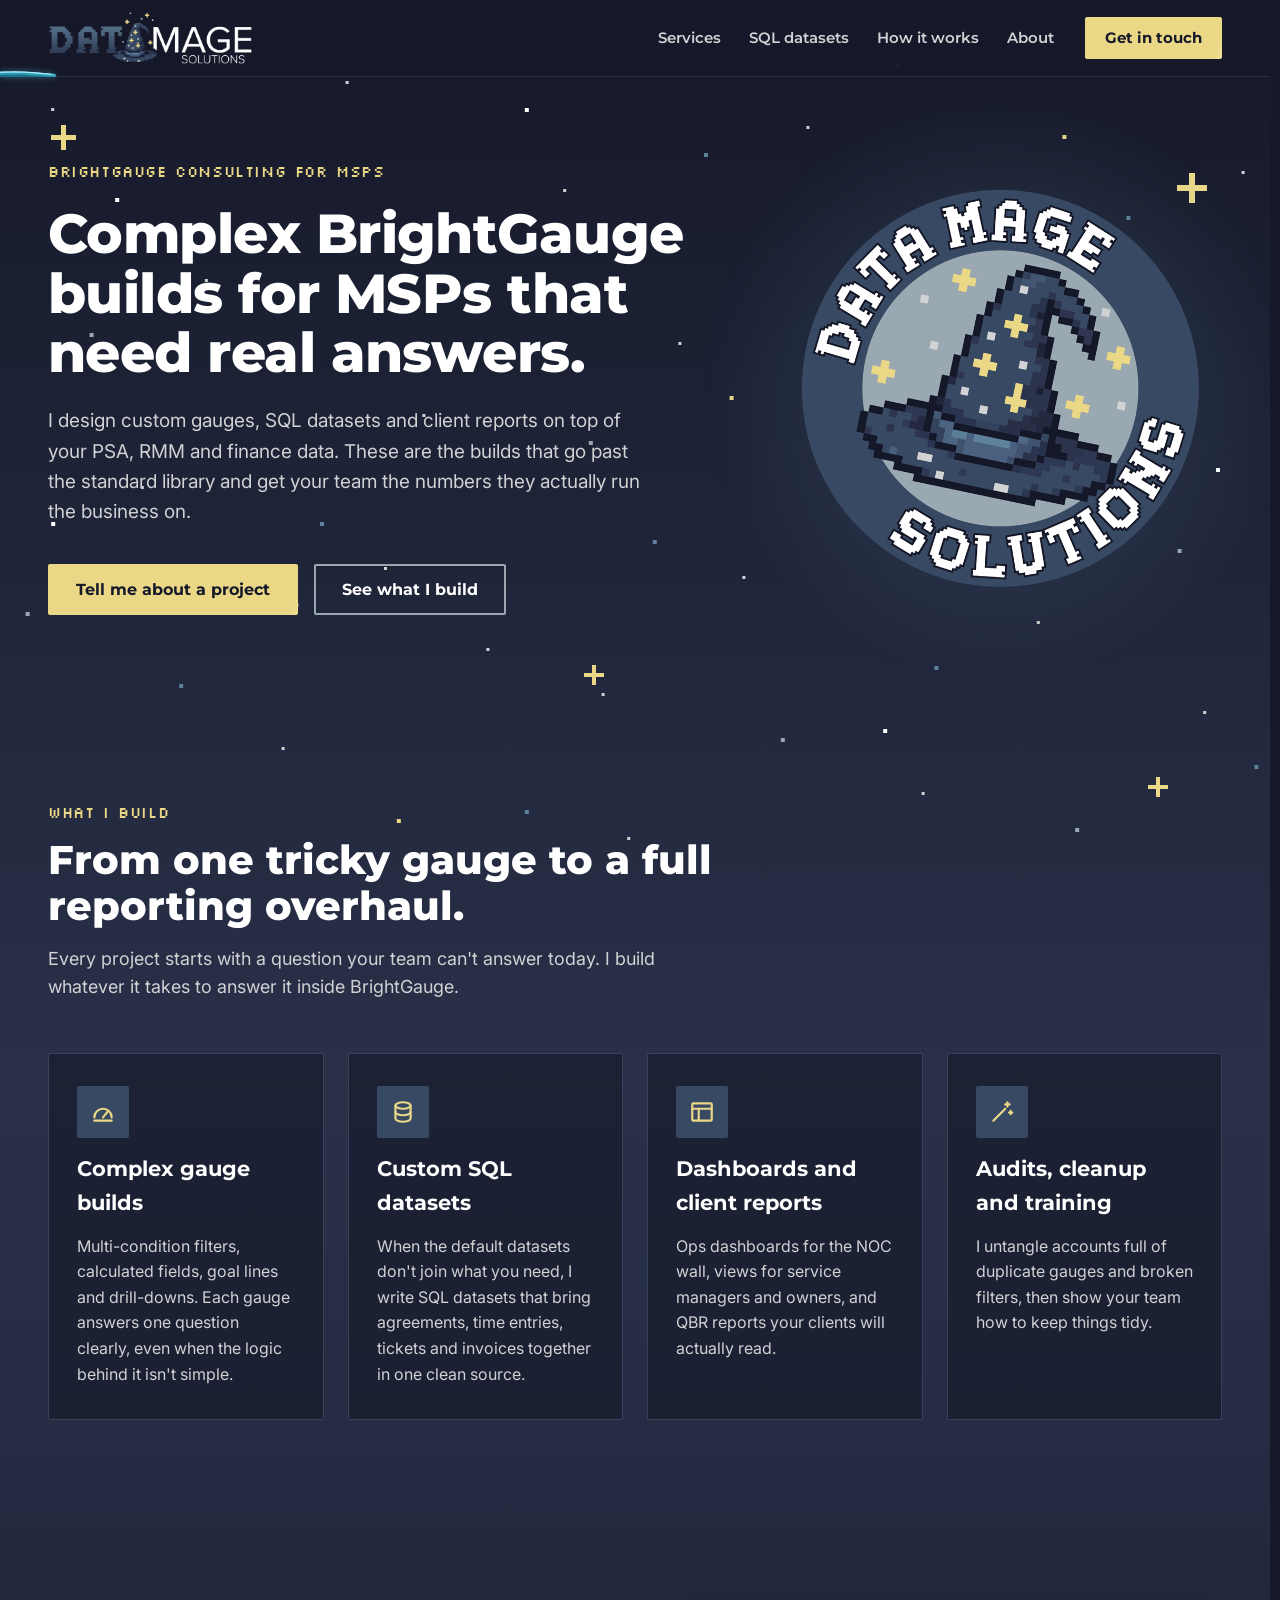
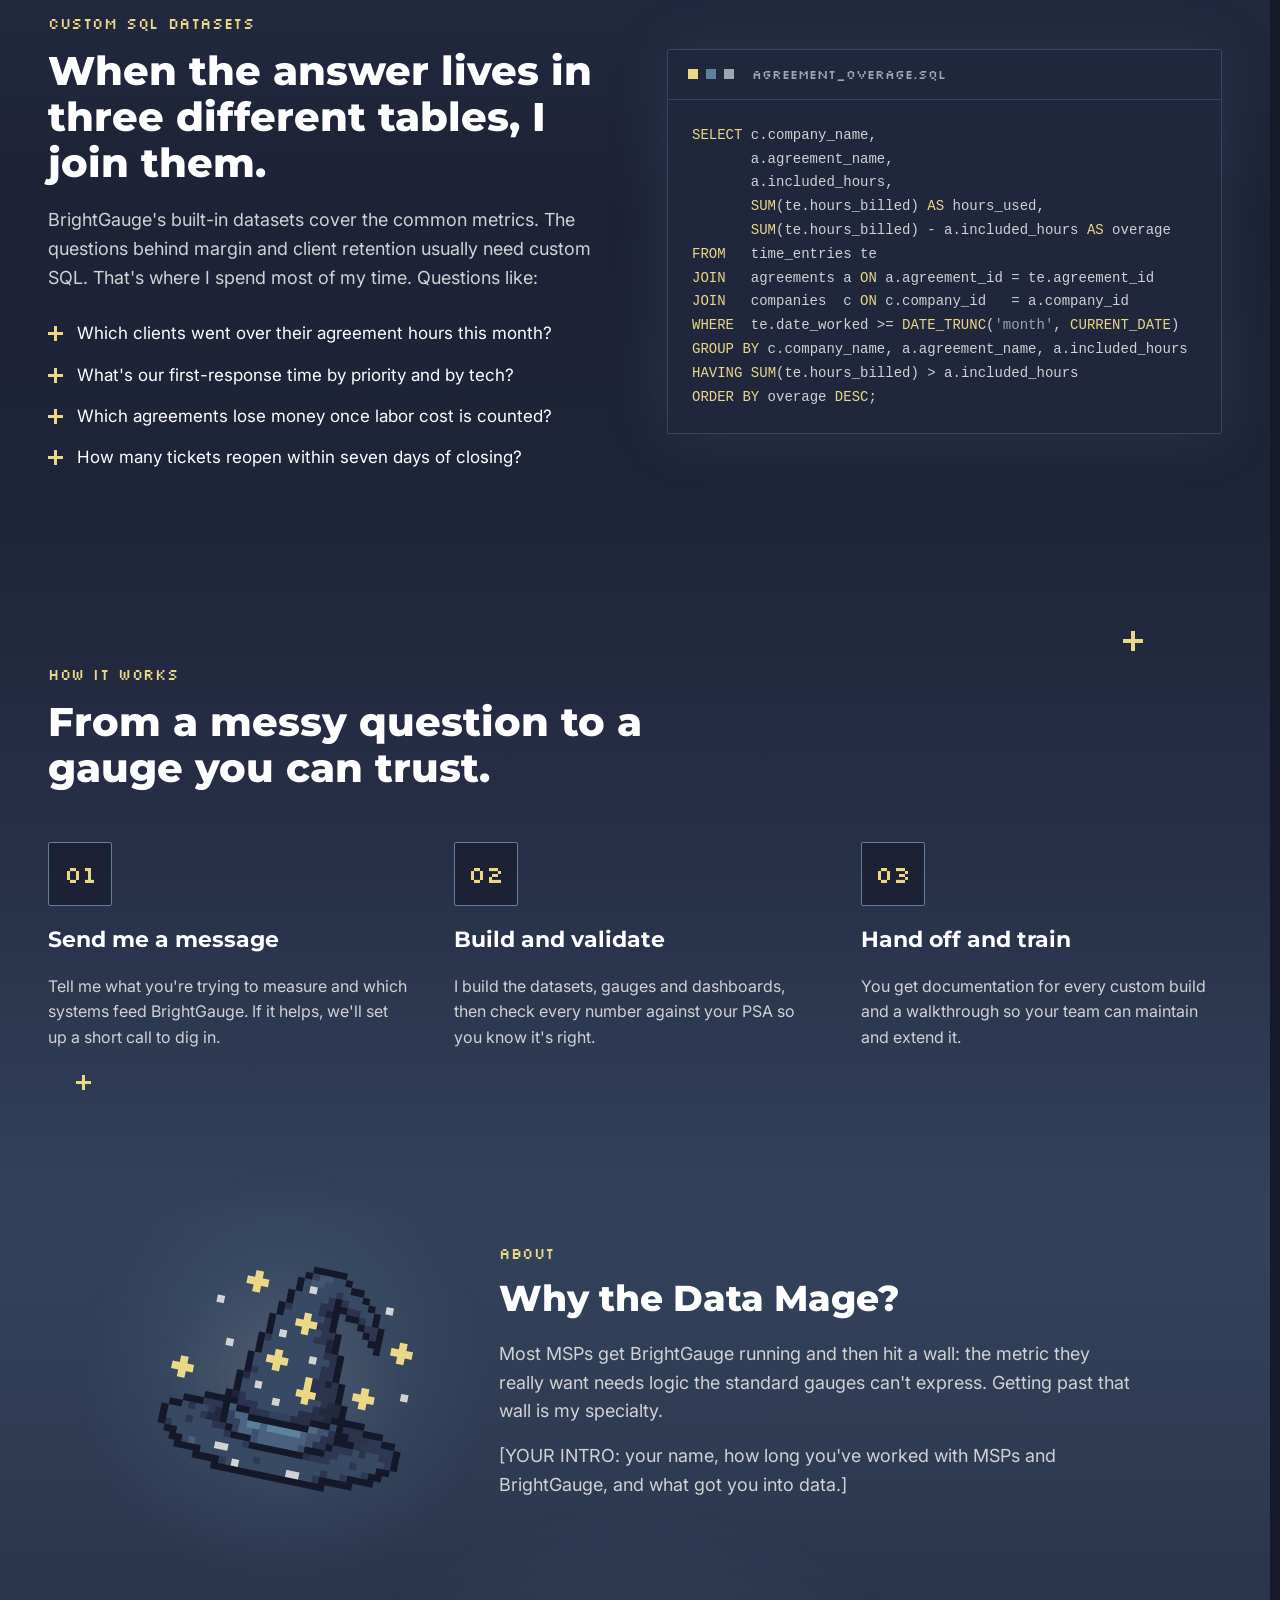
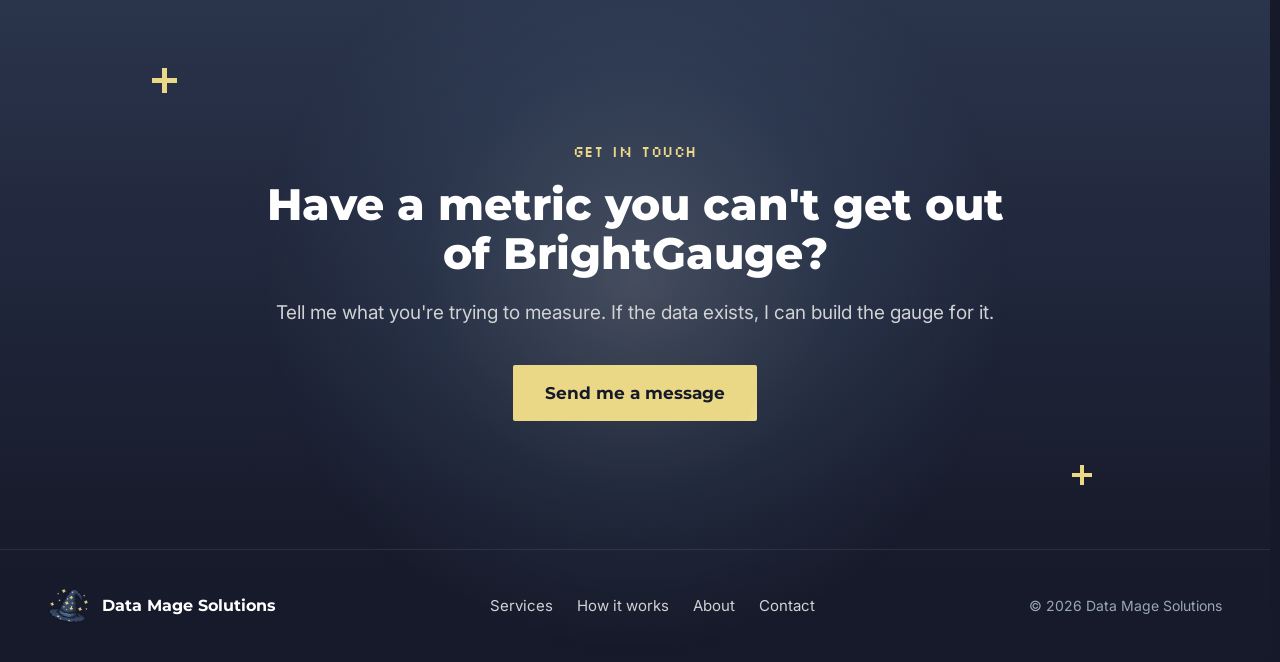
==== commit 25f7dbf5: "Add magic and motion, 404 page and share image - Mana bar: liquid drawn live on a canvas along the b" ====
--- a/index.html
+++ b/index.html
@@ -11,8 +11,15 @@
 <meta property="og:title" content="Data Mage Solutions | BrightGauge consulting for MSPs">
 <meta property="og:description" content="Custom BrightGauge gauges, SQL datasets, dashboards and client reports for managed service providers.">
 <meta property="og:url" content="https://www.data-mage-solutions.com/">
-<meta property="og:image" content="https://www.data-mage-solutions.com/assets/badge.png">
+<meta property="og:site_name" content="Data Mage Solutions">
+<meta property="og:image" content="https://www.data-mage-solutions.com/assets/og-image.png">
+<meta property="og:image:width" content="1200">
+<meta property="og:image:height" content="630">
+<meta property="og:image:alt" content="Data Mage Solutions: complex BrightGauge builds for MSPs that need real answers.">
+<meta name="twitter:card" content="summary_large_image">
+<meta name="twitter:image" content="https://www.data-mage-solutions.com/assets/og-image.png">
 <meta name="theme-color" content="#161929">
+<script>document.documentElement.classList.add('js');</script>
 
 <link rel="icon" type="image/png" sizes="32x32" href="assets/favicon-32.png">
 <link rel="apple-touch-icon" sizes="180x180" href="assets/apple-touch-icon.png">
@@ -29,10 +36,21 @@
   <symbol id="star" viewBox="0 0 5 5"><path d="M2 0h1v2h2v1H3v2H2V3H0V2h2z"/></symbol>
 </svg>
 
-<!-- One starfield behind the whole page -->
+<!-- One starfield behind the whole page: three depth layers that drift at
+     different speeds as you scroll, plus constellations that draw themselves -->
 <div class="starfield" aria-hidden="true">
-  <div class="field field-a"></div>
-  <div class="field field-b"></div>
+  <div class="star-layer" data-depth="0.04"><div class="field field-b"></div><div class="field field-b field-copy"></div></div>
+  <div class="star-layer" data-depth="0.1"><div class="field field-a"></div><div class="field field-a field-copy"></div></div>
+  <div class="star-layer" data-depth="0.2"><div class="field field-c"></div><div class="field field-c field-copy"></div></div>
+  <svg class="constellation constellation-chart" viewBox="0 0 200 120" width="190" height="114">
+    <path pathLength="1" d="M10 100 L55 78 L95 88 L140 45 L190 18"/>
+    <g><rect x="8" y="98" width="4" height="4"/><rect x="53" y="76" width="4" height="4"/><rect x="93" y="86" width="4" height="4"/><rect x="138" y="43" width="4" height="4"/><rect x="187" y="15" width="6" height="6"/></g>
+  </svg>
+  <svg class="constellation constellation-gauge" viewBox="0 0 200 120" width="190" height="114">
+    <path pathLength="1" d="M20 100 A80 80 0 0 1 180 100"/>
+    <path pathLength="1" d="M100 100 L148 54"/>
+    <g><rect x="18" y="98" width="4" height="4"/><rect x="41" y="41" width="4" height="4"/><rect x="98" y="18" width="4" height="4"/><rect x="155" y="41" width="4" height="4"/><rect x="178" y="98" width="4" height="4"/><rect x="97" y="97" width="6" height="6"/><rect x="146" y="52" width="4" height="4"/></g>
+  </svg>
 </div>
 
 <header class="site-header">
@@ -61,6 +79,7 @@
       </details>
     </nav>
   </div>
+  <div class="mana-bar" aria-hidden="true"><canvas class="mana-canvas"></canvas></div>
 </header>
 
 <main>
@@ -78,7 +97,7 @@
     <div class="rise" style="left:88%; animation-delay:-4.5s; animation-duration:14s"></div>
   </div>
   <div class="container hero-grid">
-    <div class="hero-copy">
+    <div class="hero-copy" data-reveal>
       <p class="eyebrow">BrightGauge consulting for MSPs</p>
       <h1>Complex BrightGauge builds for MSPs that need real answers.</h1>
       <p class="lede">I design custom gauges, SQL datasets and client reports on top of your PSA, RMM and finance data. These are the builds that go past the standard library and get your team the numbers they actually run the business on.</p>
@@ -87,9 +106,9 @@
         <a class="btn btn-ghost btn-md" href="#services">See what I build</a>
       </div>
     </div>
-    <div class="hero-art">
+    <div class="hero-art" data-reveal style="--i:2">
       <div class="moon moon-lg" aria-hidden="true"></div>
-      <img class="float" src="assets/badge.png" alt="Data Mage Solutions badge" width="400" height="400">
+      <img class="float" src="assets/badge.png" alt="Data Mage Solutions badge" width="400" height="400" fetchpriority="high">
     </div>
   </div>
 </section>
@@ -99,28 +118,28 @@
     <svg class="spark" width="20" height="20" fill="#EAD886" style="top:72px; right:8%; animation-delay:-1.8s"><use href="#star"/></svg>
   </div>
   <div class="container">
-    <div class="section-intro">
+    <div class="section-intro" data-reveal>
       <p class="eyebrow">What I build</p>
       <h2>From one tricky gauge to a full reporting overhaul.</h2>
       <p class="lede">Every project starts with a question your team can't answer today. I build whatever it takes to answer it inside BrightGauge.</p>
     </div>
     <div class="card-grid">
-      <article class="card lift">
+      <article class="card lift spotlight" data-reveal style="--i:0">
         <div class="icon-tile"><svg aria-hidden="true" width="26" height="26" viewBox="0 0 24 24" fill="none" stroke="#EAD886" stroke-width="2" stroke-linecap="round" stroke-linejoin="round"><path d="M4 17a8 8 0 1 1 16 0"/><path d="M12 17l4-5"/><path d="M4 20h16"/></svg></div>
         <h3>Complex gauge builds</h3>
         <p>Multi-condition filters, calculated fields, goal lines and drill-downs. Each gauge answers one question clearly, even when the logic behind it isn't simple.</p>
       </article>
-      <article class="card lift">
+      <article class="card lift spotlight" data-reveal style="--i:1">
         <div class="icon-tile"><svg aria-hidden="true" width="26" height="26" viewBox="0 0 24 24" fill="none" stroke="#EAD886" stroke-width="2" stroke-linecap="round" stroke-linejoin="round"><ellipse cx="12" cy="6" rx="7" ry="3"/><path d="M5 6v12c0 1.7 3.1 3 7 3s7-1.3 7-3V6"/><path d="M5 12c0 1.7 3.1 3 7 3s7-1.3 7-3"/></svg></div>
         <h3>Custom SQL datasets</h3>
         <p>When the default datasets don't join what you need, I write SQL datasets that bring agreements, time entries, tickets and invoices together in one clean source.</p>
       </article>
-      <article class="card lift">
+      <article class="card lift spotlight" data-reveal style="--i:2">
         <div class="icon-tile"><svg aria-hidden="true" width="26" height="26" viewBox="0 0 24 24" fill="none" stroke="#EAD886" stroke-width="2" stroke-linecap="round" stroke-linejoin="round"><rect x="3" y="4" width="18" height="16" rx="1"/><path d="M3 9h18"/><path d="M9 9v11"/></svg></div>
         <h3>Dashboards and client reports</h3>
         <p>Ops dashboards for the NOC wall, views for service managers and owners, and QBR reports your clients will actually read.</p>
       </article>
-      <article class="card lift">
+      <article class="card lift spotlight" data-reveal style="--i:3">
         <div class="icon-tile"><svg aria-hidden="true" width="26" height="26" viewBox="0 0 24 24" fill="none" stroke="#EAD886" stroke-width="2" stroke-linecap="round" stroke-linejoin="round"><path d="M4 20 15 9"/><path d="M17 3v4"/><path d="M15 5h4"/><path d="M20 11v3"/><path d="M18.5 12.5h3"/></svg></div>
         <h3>Audits, cleanup and training</h3>
         <p>I untangle accounts full of duplicate gauges and broken filters, then show your team how to keep things tidy.</p>
@@ -136,7 +155,7 @@
     <div class="rise" style="left:92%; animation-delay:-4s; animation-duration:13s"></div>
   </div>
   <div class="container split">
-    <div>
+    <div data-reveal>
       <p class="eyebrow">Custom SQL datasets</p>
       <h2>When the answer lives in three different tables, I join them.</h2>
       <p class="lede">BrightGauge's built-in datasets cover the common metrics. The questions behind margin and client retention usually need custom SQL. That's where I spend most of my time. Questions like:</p>
@@ -147,7 +166,7 @@
         <li><svg aria-hidden="true" width="15" height="15" fill="#EAD886" shape-rendering="crispEdges"><use href="#star"/></svg>How many tickets reopen within seven days of closing?</li>
       </ul>
     </div>
-    <div class="code-card lift">
+    <div class="code-card lift spotlight" data-reveal style="--i:2">
       <div class="code-bar">
         <span class="dot" aria-hidden="true"></span><span class="dot" aria-hidden="true"></span><span class="dot" aria-hidden="true"></span>
         <span class="file">agreement_overage.sql</span>
@@ -174,20 +193,22 @@
     <svg class="spark" width="15" height="15" fill="#EAD886" style="bottom:56px; left:6%; animation-delay:-2.2s"><use href="#star"/></svg>
   </div>
   <div class="container">
-    <p class="eyebrow">How it works</p>
-    <h2>From a messy question to a gauge you can trust.</h2>
+    <div data-reveal>
+      <p class="eyebrow">How it works</p>
+      <h2>From a messy question to a gauge you can trust.</h2>
+    </div>
     <div class="steps">
-      <div class="step">
+      <div class="step" data-reveal style="--i:1">
         <div class="step-num" aria-hidden="true">01</div>
         <h3>Send me a message</h3>
         <p>Tell me what you're trying to measure and which systems feed BrightGauge. If it helps, we'll set up a short call to dig in.</p>
       </div>
-      <div class="step">
+      <div class="step" data-reveal style="--i:2">
         <div class="step-num" aria-hidden="true">02</div>
         <h3>Build and validate</h3>
         <p>I build the datasets, gauges and dashboards, then check every number against your PSA so you know it's right.</p>
       </div>
-      <div class="step">
+      <div class="step" data-reveal style="--i:3">
         <div class="step-num" aria-hidden="true">03</div>
         <h3>Hand off and train</h3>
         <p>You get documentation for every custom build and a walkthrough so your team can maintain and extend it.</p>
@@ -199,11 +220,11 @@
 <section id="about" class="section about">
   <div class="container">
     <div class="about-grid">
-      <div class="about-art">
+      <div class="about-art" data-reveal>
         <div class="moon moon-md" aria-hidden="true"></div>
-        <img class="float" src="assets/hat.png" alt="" width="260" height="260" style="animation-delay:-2s">
-      </div>
-      <div class="about-copy">
+        <img class="float" src="assets/hat.png" alt="" width="260" height="260" loading="lazy" style="animation-delay:-2s">
+      </div>
+      <div class="about-copy" data-reveal style="--i:2">
         <p class="eyebrow">About</p>
         <h2>Why the Data Mage?</h2>
         <p>Most MSPs get BrightGauge running and then hit a wall: the metric they really want needs logic the standard gauges can't express. Getting past that wall is my specialty.</p>
@@ -225,10 +246,14 @@
   </div>
   <div class="container">
     <div class="moon moon-xl" aria-hidden="true"></div>
-    <p class="eyebrow">Get in touch</p>
-    <h2>Have a metric you can't get out of BrightGauge?</h2>
-    <p class="lede">Tell me what you're trying to measure. If the data exists, I can build the gauge for it.</p>
-    <a class="btn btn-gold btn-lg" href="#contact" data-open-contact>Send me a message</a>
+    <div data-reveal>
+      <p class="eyebrow">Get in touch</p>
+      <h2>Have a metric you can't get out of BrightGauge?</h2>
+      <p class="lede">Tell me what you're trying to measure. If the data exists, I can build the gauge for it.</p>
+    </div>
+    <div data-reveal style="--i:2">
+      <a class="btn btn-gold btn-lg" href="#contact" data-open-contact>Send me a message</a>
+    </div>
   </div>
 </section>
 
@@ -237,7 +262,7 @@
 <footer class="site-footer">
   <div class="container footer-inner">
     <div class="footer-brand">
-      <img src="assets/hat.png" alt="" width="40" height="40">
+      <img src="assets/hat.png" alt="" width="40" height="40" loading="lazy">
       <span>Data Mage Solutions</span>
     </div>
     <nav class="footer-nav" aria-label="Footer">
@@ -272,7 +297,7 @@
       <h2 id="contact-title">What are you trying to measure?</h2>
       <p class="modal-lede">Tell me about your BrightGauge setup and the numbers you're after. I'll reply by email.</p>
 
-      <form id="contact-form" class="form-grid" action="https://formspree.io/f/FORMSPREE_FORM_ID" method="POST">
+      <form id="contact-form" class="form-grid" action="https://formspree.io/f/mnppydlw" method="POST">
         <div class="form-field">
           <label for="cf-name">Name</label>
           <input id="cf-name" name="name" type="text" autocomplete="name" maxlength="120" required autofocus>
@@ -321,6 +346,7 @@
     link.addEventListener('click', function () { link.closest('details').removeAttribute('open'); });
   });
 </script>
+<script src="magic.js" defer></script>
 <script src="contact.js" defer></script>
 </body>
 </html>
--- a/styles.css
+++ b/styles.css
@@ -30,7 +30,29 @@
 
 *, *::before, *::after { box-sizing: border-box; }
 
-html { scroll-behavior: smooth; scroll-padding-top: var(--header-h); }
+html { scroll-behavior: smooth; scroll-padding-top: var(--header-h); scrollbar-gutter: stable; }
+
+/* ---------- Scrollbar ----------
+   Deliberately faint so it doesn't compete with the mana bar: a thin,
+   translucent moonlit sliver on an invisible track. It brightens a little
+   on hover so it's still easy to grab. */
+::-webkit-scrollbar { width: 10px; height: 10px; }
+::-webkit-scrollbar-track { background: transparent; }
+::-webkit-scrollbar-thumb {
+  border: 3px solid transparent;
+  border-radius: 2px;
+  background-clip: padding-box;
+  background-color: rgba(154, 168, 177, 0.16);
+}
+::-webkit-scrollbar-thumb:hover { background-color: rgba(154, 168, 177, 0.32); }
+::-webkit-scrollbar-thumb:active { background-color: rgba(234, 216, 134, 0.4); }
+::-webkit-scrollbar-corner { background: transparent; }
+
+/* Firefox only understands the simple version. Setting these in Chrome would
+   switch off the styling above, so they're limited to Firefox. */
+@supports not selector(::-webkit-scrollbar) {
+  html { scrollbar-color: rgba(154, 168, 177, 0.25) transparent; scrollbar-width: thin; }
+}
 
 /* One continuous night-sky gradient for the whole page.
    Sections are transparent, so there are no seams between them. */
@@ -73,7 +95,7 @@
 }
 
 /* ---------- Fixed starfield behind everything ---------- */
-.starfield { position: fixed; inset: 0; pointer-events: none; z-index: 0; }
+.starfield { position: fixed; inset: 0; pointer-events: none; z-index: 0; overflow: hidden; }
 .site-header { z-index: 20; }
 main, .site-footer { position: relative; z-index: 1; }
 main { overflow-x: clip; }
@@ -245,7 +267,6 @@
   background: rgba(34, 40, 61, 0.82);
   border: 1px solid var(--card-border);
   border-radius: 2px;
-  overflow: hidden;
   box-shadow: 0 0 60px rgba(94, 130, 156, 0.18);
 }
 .code-bar { display: flex; align-items: center; gap: 8px; padding: 14px 20px; border-bottom: 1px solid var(--card-border); }
@@ -649,6 +670,180 @@
   100% { opacity: 0; transform: translate(calc(-50% + var(--x)), calc(-50% + var(--y))) scale(1); }
 }
 
+/* =====================================================================
+   Magic & motion, part 2
+   ===================================================================== */
+
+/* ---------- Mana bar: a pixel-art potion vial under the header ----------
+   Styled after classic pixel-art potions. One "art pixel" = 2px.
+   - Glass: a faint light outline with two fixed white glare pixels.
+   - Liquid: cyan-teal bands that follow a wavy surface (not straight stripes).
+   - Motion: the wave rolls slowly in 100ms steps (10 fps, like a sprite
+     animation), and a few square bubbles drift up. Nothing sweeps or flashes. */
+/* Sits along the bottom edge of the header and is fully transparent when empty,
+   so on landing you just see the header. The bottom 10px holds the liquid;
+   the space above it is where bubbles fizz up into the header. */
+.mana-bar {
+  position: absolute;
+  left: 0;
+  right: 0;
+  bottom: -1px;
+  height: 32px;
+  pointer-events: none;
+}
+/* The liquid itself is drawn live on this canvas by magic.js */
+.mana-canvas {
+  position: absolute;
+  left: 0;
+  top: 0;
+  width: 100%;
+  height: 100%;
+  display: block;
+  filter: drop-shadow(0 0 3px rgba(79, 198, 222, 0.45));
+}
+
+/* ---------- Starfield depth layers ---------- */
+.star-layer { position: absolute; inset: 0; will-change: transform; }
+.field-copy { top: 100vh; }
+.field-c {
+  width: 4px;
+  height: 4px;
+  animation-duration: 4.4s;
+  animation-delay: -1.5s;
+  box-shadow: 9vw 22vh #FFFFFF, 23vw 67vh #EAD886, 41vw 12vh #FFFFFF, 57vw 44vh #EAD886,
+    69vw 81vh #FFFFFF, 83vw 15vh #EAD886, 95vw 52vh #FFFFFF, 31vw 91vh #EAD886,
+    4vw 58vh #FFFFFF, 76vw 33vh #FFFFFF;
+}
+
+/* Constellations that draw themselves now and then: a rising chart and a gauge */
+.constellation { position: absolute; opacity: 0; overflow: visible; animation: constellation 26s ease-in-out infinite; }
+.constellation path {
+  fill: none;
+  stroke: rgba(234, 216, 134, 0.75);
+  stroke-width: 1;
+  stroke-dasharray: 1;
+  stroke-dashoffset: 1;
+  animation: c-draw 26s ease-in-out infinite;
+}
+.constellation rect { fill: #FFF6CC; }
+.constellation-chart { top: 24vh; left: 3vw; }
+.constellation-gauge { top: 66vh; right: 4vw; }
+.constellation-gauge,
+.constellation-gauge path { animation-delay: -13s; }
+@media (max-width: 1099px) { .constellation { display: none; } }
+
+@keyframes constellation { 0%, 4% { opacity: 0; } 10%, 36% { opacity: .45; } 46%, 100% { opacity: 0; } }
+@keyframes c-draw { 0%, 8% { stroke-dashoffset: 1; } 26%, 100% { stroke-dashoffset: 0; } }
+
+/* ---------- Materialize on scroll ----------
+   Uses the separate `translate` property so it never fights the hover lift (`transform`). */
+.js [data-reveal] {
+  opacity: 0;
+  translate: 0 28px;
+  filter: blur(6px);
+  transition-property: opacity, translate, filter, transform, border-color, box-shadow;
+  transition-duration: .8s, .9s, .8s, .25s, .25s, .25s;
+  transition-timing-function: ease, cubic-bezier(.2, .8, .2, 1), ease, ease, ease, ease;
+  transition-delay: calc(var(--i, 0) * 110ms), calc(var(--i, 0) * 110ms), calc(var(--i, 0) * 110ms), 0s, 0s, 0s;
+}
+.js [data-reveal].is-visible { opacity: 1; translate: none; filter: none; }
+
+/* A little sparkle burst as each card arrives */
+.card, .code-card { position: relative; }
+.card::after,
+.code-card::after {
+  content: "";
+  position: absolute;
+  top: 22px;
+  right: 22px;
+  width: 4px;
+  height: 4px;
+  background: #EAD886;
+  opacity: 0;
+  pointer-events: none;
+  box-shadow: -12px 7px 0 #FFFFFF, 9px 11px 0 #EAD886, -5px -9px 0 #D1D2D4, 14px -6px 0 #9AA8B1;
+}
+.js .card.is-visible::after,
+.js .code-card.is-visible::after {
+  animation: reveal-spark 1.2s ease-out both;
+  animation-delay: calc(var(--i, 0) * 110ms + .45s);
+}
+@keyframes reveal-spark {
+  0% { opacity: 0; transform: scale(.3); }
+  30% { opacity: 1; }
+  100% { opacity: 0; transform: translateY(-6px) scale(1.6); }
+}
+
+/* ---------- Cursor spotlight: gold light follows the mouse along the border ---------- */
+.spotlight::before {
+  content: "";
+  position: absolute;
+  inset: -1px;
+  padding: 1px;
+  border-radius: inherit;
+  pointer-events: none;
+  background: radial-gradient(260px circle at var(--mx, 50%) var(--my, 50%), rgba(255, 246, 204, 0.95), rgba(234, 216, 134, 0.5) 25%, transparent 60%);
+  -webkit-mask: linear-gradient(#000 0 0) content-box, linear-gradient(#000 0 0);
+  -webkit-mask-composite: xor;
+  mask: linear-gradient(#000 0 0) content-box, linear-gradient(#000 0 0);
+  mask-composite: exclude;
+  opacity: 0;
+  transition: opacity .3s ease;
+}
+.spotlight:hover::before { opacity: 1; }
+.spotlight:hover {
+  background-image: radial-gradient(420px circle at var(--mx, 50%) var(--my, 50%), rgba(234, 216, 134, 0.07), transparent 55%);
+}
+/* Let the spotlight do the gold, instead of lighting the whole border */
+.lift.spotlight:hover { border-color: var(--card-border); }
+
+/* =====================================================================
+   404 page
+   ===================================================================== */
+.void {
+  min-height: calc(100vh - var(--header-h));
+  display: flex;
+  align-items: center;
+  padding: clamp(48px, 8vw, 96px) 0;
+}
+.void .container { text-align: center; max-width: calc(720px + var(--gutter) * 2); position: relative; }
+.void-art {
+  position: relative;
+  width: min(220px, 50vw);
+  aspect-ratio: 1 / 1;
+  margin: 0 auto 8px;
+  display: flex;
+  align-items: center;
+  justify-content: center;
+}
+.void-art img { position: relative; width: 100%; animation: float 6s ease-in-out infinite, vanish 7s ease-in-out infinite; }
+.void-code {
+  margin: 0 0 12px;
+  font-family: var(--font-pixel);
+  font-size: clamp(64px, 10vw + 20px, 120px);
+  line-height: 1;
+  letter-spacing: .04em;
+  color: var(--gold);
+  text-shadow: 0 0 24px rgba(234, 216, 134, 0.35), 4px 4px 0 #2C334C;
+}
+.void h1 { font-size: clamp(30px, 2.6vw + 16px, 46px); margin-bottom: 16px; }
+.void .lede { margin: 0 auto 32px; max-width: 560px; }
+.void .button-row { justify-content: center; }
+@keyframes vanish {
+  0%, 70%, 100% { opacity: 1; filter: none; }
+  78% { opacity: .2; filter: blur(3px); }
+  84% { opacity: .9; filter: none; }
+  88% { opacity: .5; }
+  92% { opacity: 1; }
+}
+
+@media (prefers-reduced-motion: reduce) {
+  .js [data-reveal] { opacity: 1; translate: none; filter: none; transition: none; }
+  .constellation { display: none; }
+  .card::after, .code-card::after { display: none; }
+  .void-art img { animation: none; }
+}
+
 /* ---------- Reduced motion ---------- */
 @media (prefers-reduced-motion: reduce) {
   html { scroll-behavior: auto; }
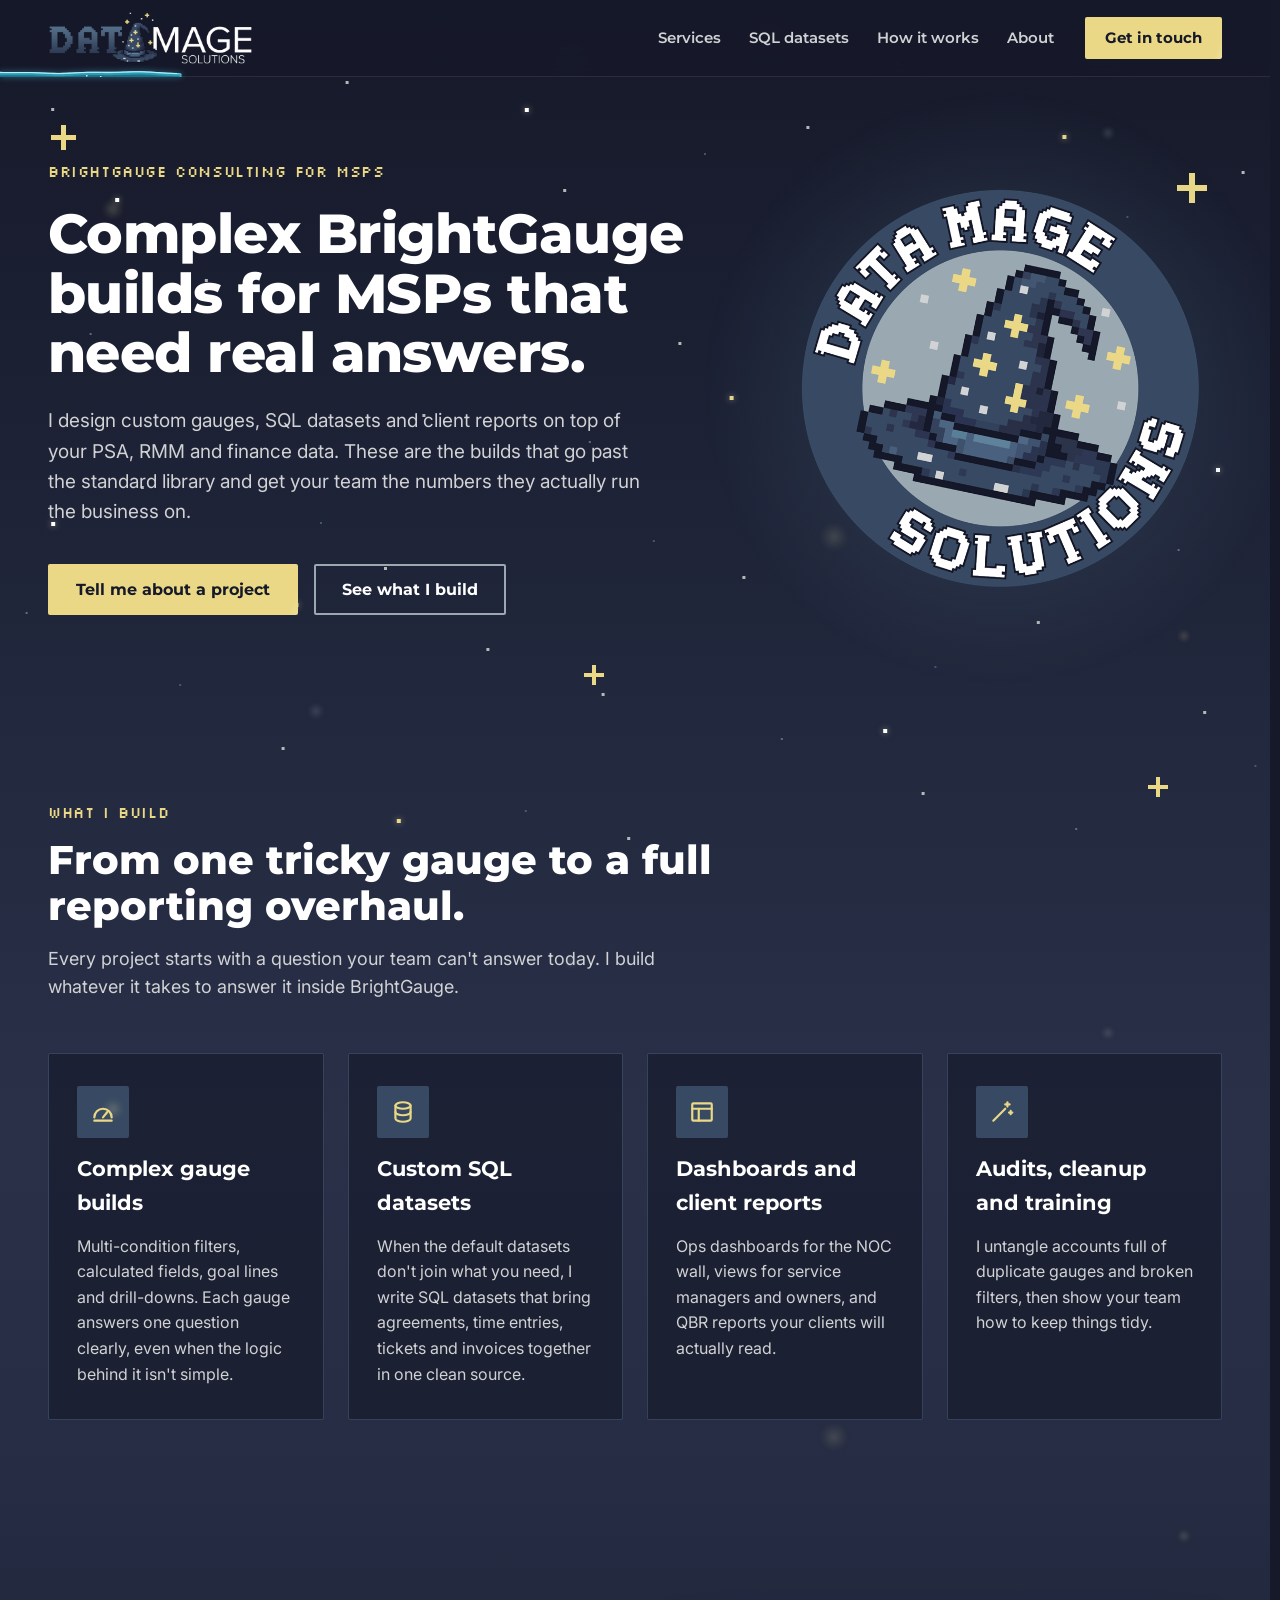
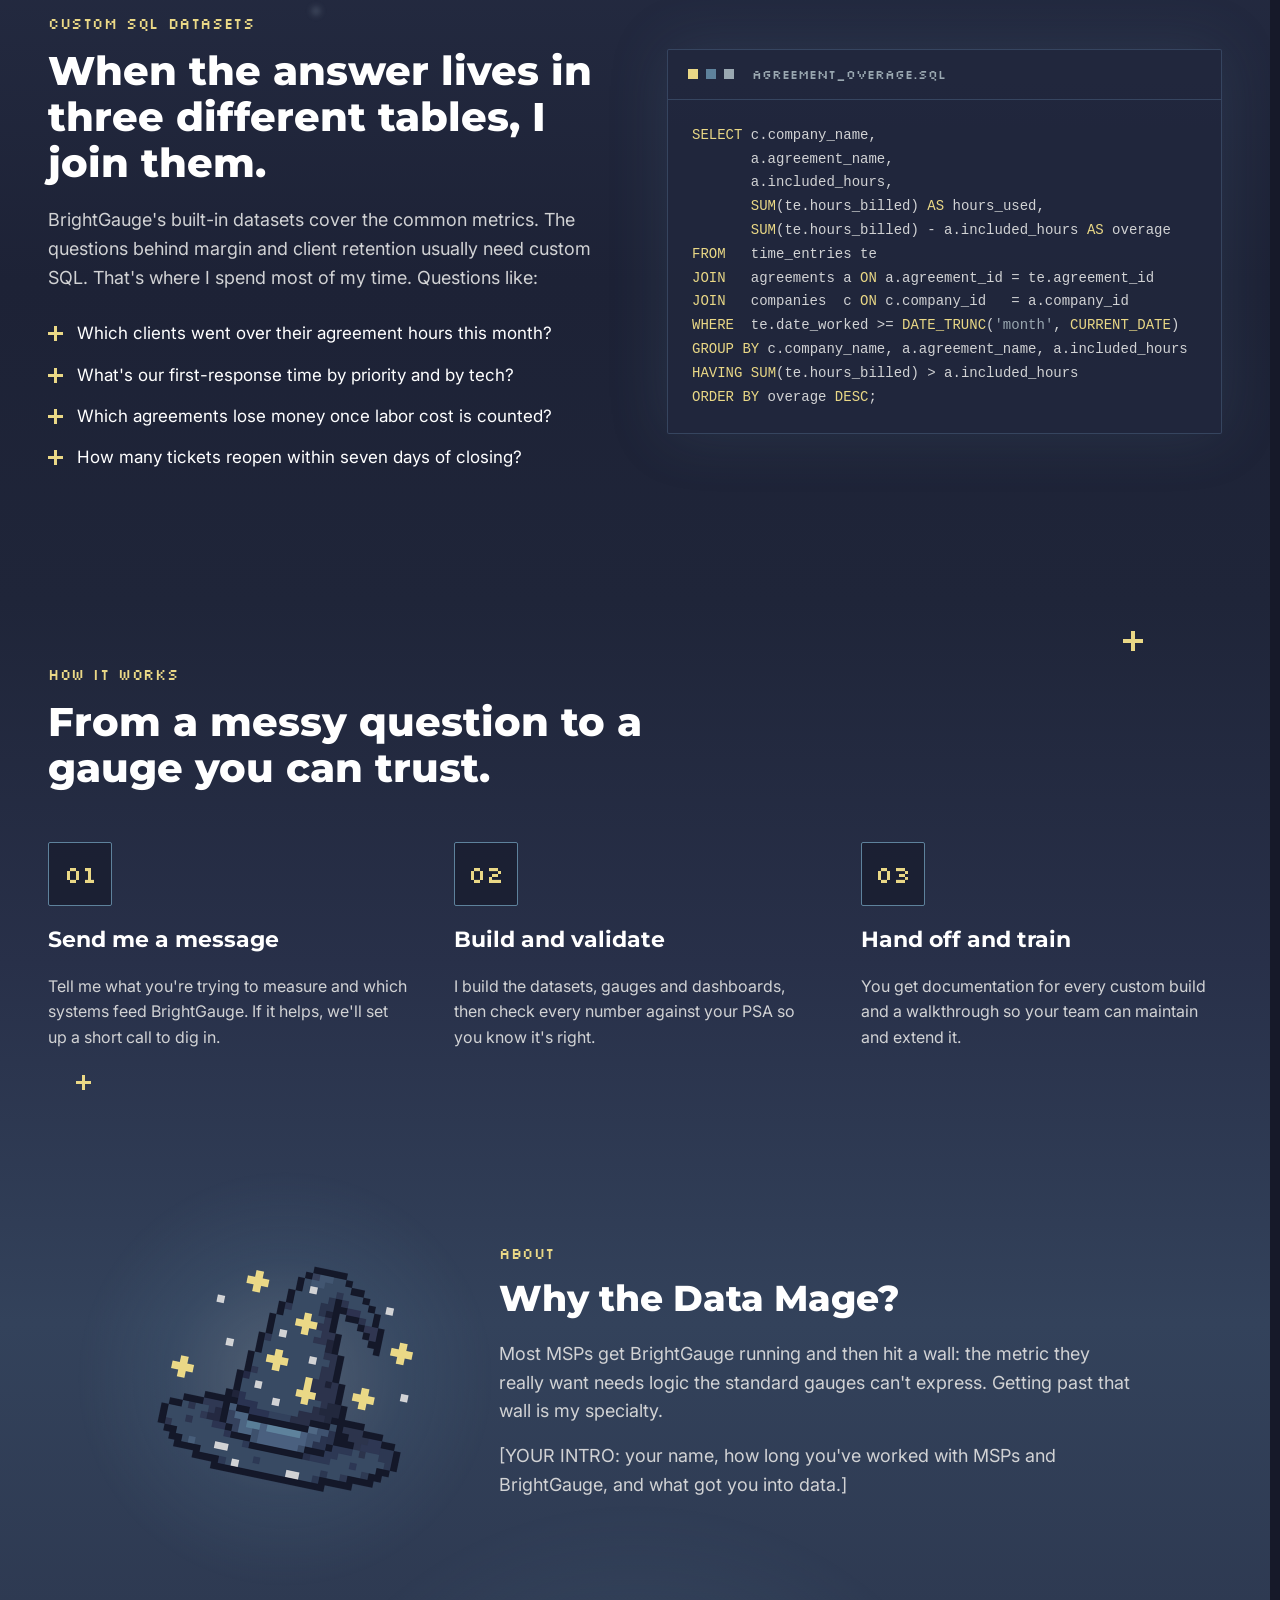
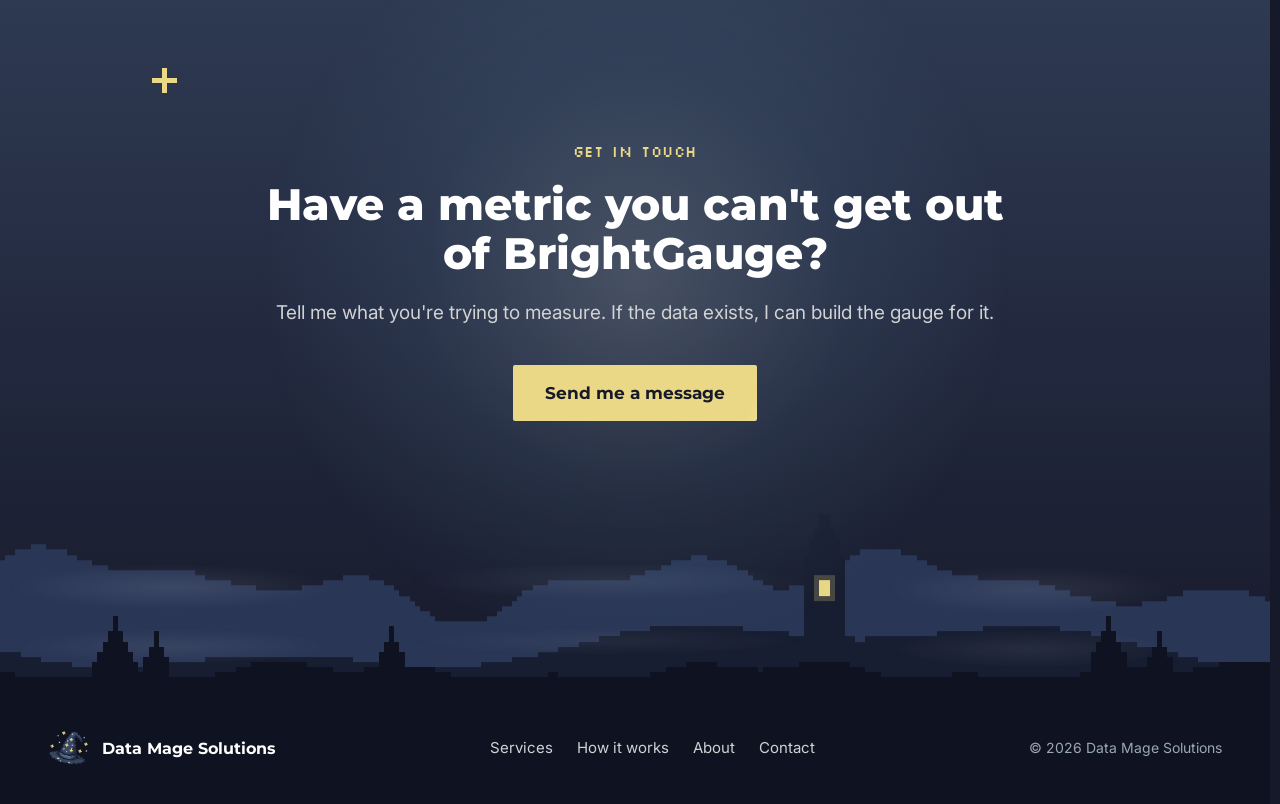
==== commit 55752335: "Add depth: mouse parallax, foreground motes and pixel horizon - Stars refined by depth: far layer sm" ====
--- a/index.html
+++ b/index.html
@@ -39,9 +39,9 @@
 <!-- One starfield behind the whole page: three depth layers that drift at
      different speeds as you scroll, plus constellations that draw themselves -->
 <div class="starfield" aria-hidden="true">
-  <div class="star-layer" data-depth="0.04"><div class="field field-b"></div><div class="field field-b field-copy"></div></div>
-  <div class="star-layer" data-depth="0.1"><div class="field field-a"></div><div class="field field-a field-copy"></div></div>
-  <div class="star-layer" data-depth="0.2"><div class="field field-c"></div><div class="field field-c field-copy"></div></div>
+  <div class="star-layer layer-far" data-depth="0.04"><div class="field field-b"></div><div class="field field-b field-copy"></div></div>
+  <div class="star-layer layer-mid" data-depth="0.1"><div class="field field-a"></div><div class="field field-a field-copy"></div></div>
+  <div class="star-layer layer-near" data-depth="0.2"><div class="field field-c"></div><div class="field field-c field-copy"></div></div>
   <svg class="constellation constellation-chart" viewBox="0 0 200 120" width="190" height="114">
     <path pathLength="1" d="M10 100 L55 78 L95 88 L140 45 L190 18"/>
     <g><rect x="8" y="98" width="4" height="4"/><rect x="53" y="76" width="4" height="4"/><rect x="93" y="86" width="4" height="4"/><rect x="138" y="43" width="4" height="4"/><rect x="187" y="15" width="6" height="6"/></g>
@@ -51,6 +51,27 @@
     <path pathLength="1" d="M100 100 L148 54"/>
     <g><rect x="18" y="98" width="4" height="4"/><rect x="41" y="41" width="4" height="4"/><rect x="98" y="18" width="4" height="4"/><rect x="155" y="41" width="4" height="4"/><rect x="178" y="98" width="4" height="4"/><rect x="97" y="97" width="6" height="6"/><rect x="146" y="52" width="4" height="4"/></g>
   </svg>
+</div>
+
+<!-- Foreground motes: soft specks of light drifting in front of the page.
+     Two identical sets so they can wrap seamlessly as you scroll. -->
+<div class="motes" aria-hidden="true">
+  <div class="mote-set">
+    <span class="mote" style="--x:8%; --y:22%; --s:22px; --dx:5vw; --dy:-6vh; --d:48s; --o:.22"></span>
+    <span class="mote mote-blue" style="--x:86%; --y:14%; --s:14px; --dx:-4vw; --dy:5vh; --d:56s; --o:.24"></span>
+    <span class="mote" style="--x:64%; --y:58%; --s:30px; --dx:-6vw; --dy:-5vh; --d:62s; --o:.16"></span>
+    <span class="mote mote-blue" style="--x:24%; --y:78%; --s:18px; --dx:4vw; --dy:-7vh; --d:52s; --o:.2"></span>
+    <span class="mote" style="--x:92%; --y:70%; --s:12px; --dx:-3vw; --dy:-4vh; --d:44s; --o:.26"></span>
+    <span class="mote mote-blue" style="--x:44%; --y:6%; --s:16px; --dx:5vw; --dy:4vh; --d:58s; --o:.18"></span>
+  </div>
+  <div class="mote-set mote-set-copy">
+    <span class="mote" style="--x:8%; --y:22%; --s:22px; --dx:5vw; --dy:-6vh; --d:48s; --o:.22"></span>
+    <span class="mote mote-blue" style="--x:86%; --y:14%; --s:14px; --dx:-4vw; --dy:5vh; --d:56s; --o:.24"></span>
+    <span class="mote" style="--x:64%; --y:58%; --s:30px; --dx:-6vw; --dy:-5vh; --d:62s; --o:.16"></span>
+    <span class="mote mote-blue" style="--x:24%; --y:78%; --s:18px; --dx:4vw; --dy:-7vh; --d:52s; --o:.2"></span>
+    <span class="mote" style="--x:92%; --y:70%; --s:12px; --dx:-3vw; --dy:-4vh; --d:44s; --o:.26"></span>
+    <span class="mote mote-blue" style="--x:44%; --y:6%; --s:16px; --dx:5vw; --dy:4vh; --d:58s; --o:.18"></span>
+  </div>
 </div>
 
 <header class="site-header">
@@ -244,6 +265,15 @@
     <div class="rise" style="left:64%; animation-delay:-1s; animation-duration:11s"></div>
     <div class="rise" style="left:82%; animation-delay:-6s"></div>
   </div>
+  <!-- Pixel horizon: far mountains, mist, hills with a wizard's tower, mist, near pines.
+       Each layer lags the scroll by its own amount (data-speed) for depth. -->
+  <div class="horizon" aria-hidden="true">
+    <svg class="horizon-layer h-far" data-speed="0.45" data-mouse="4" viewBox="0 0 320 40" preserveAspectRatio="xMidYMax slice"><path d="M0 [base64]"/></svg>
+    <div class="horizon-mist-wrap mist-high" data-speed="0.36" data-mouse="6"><div class="horizon-mist"></div></div>
+    <svg class="horizon-layer h-mid" data-speed="0.26" data-mouse="9" viewBox="0 0 320 40" preserveAspectRatio="xMidYMax slice"><path d="M0 [base64]"/><rect class="tower-glow" x="195" y="17" width="4" height="5"/><rect class="tower-window" x="196" y="18" width="2" height="3"/></svg>
+    <div class="horizon-mist-wrap mist-low" data-speed="0.16" data-mouse="12"><div class="horizon-mist"></div></div>
+    <svg class="horizon-layer h-near" data-speed="0.08" data-mouse="16" viewBox="0 0 320 40" preserveAspectRatio="xMidYMax slice"><path d="M0 [base64]"/></svg>
+  </div>
   <div class="container">
     <div class="moon moon-xl" aria-hidden="true"></div>
     <div data-reveal>
--- a/styles.css
+++ b/styles.css
@@ -22,6 +22,7 @@
   --content: 1200px;
   --section-y: clamp(64px, 7.5vw, 104px);
   --header-h: 76px;
+  --horizon-h: clamp(150px, 16vw, 240px);
 
   --line: rgba(154, 168, 177, 0.14);
   --card-bg: rgba(22, 25, 41, 0.62);
@@ -326,7 +327,7 @@
 }
 
 /* ---------- Contact ---------- */
-.contact { padding-top: clamp(88px, 10vw, 136px); padding-bottom: clamp(88px, 10vw, 136px); }
+.contact { padding-top: clamp(88px, 10vw, 136px); padding-bottom: calc(clamp(88px, 10vw, 136px) + var(--horizon-h) * 0.7); }
 .contact .container { max-width: calc(760px + var(--gutter) * 2); text-align: center; }
 .contact .container > :not(.moon) { position: relative; }
 .contact .eyebrow { margin-bottom: 16px; }
@@ -334,7 +335,8 @@
 .contact .lede { font-size: clamp(17px, 0.4vw + 15px, 19px); margin: 0 0 36px; }
 
 /* ---------- Footer ---------- */
-.site-footer { border-top: 1px solid var(--line); padding: 36px 0; }
+/* The footer is the dark ground the horizon's pine ridge stands on */
+.site-footer { background: #0F1220; padding: 36px 0; }
 .footer-inner { display: flex; flex-wrap: wrap; align-items: center; justify-content: space-between; gap: 20px 32px; }
 .footer-brand { display: flex; align-items: center; gap: 14px; font-family: var(--font-display); font-weight: 700; font-size: 16px; color: var(--white); }
 .footer-brand img { width: 40px; height: 40px; }
@@ -844,6 +846,96 @@
   .void-art img { animation: none; }
 }
 
+/* =====================================================================
+   Depth: star layers, foreground motes, pixel horizon
+   ===================================================================== */
+
+/* Atmospheric perspective: far stars small, dim and blue; near stars big, bright, glowing */
+.layer-far { opacity: .55; }
+.layer-far .field-b { width: 2px; height: 2px; }
+.layer-mid { opacity: .85; }
+.layer-near { filter: drop-shadow(0 0 3px rgba(255, 246, 204, 0.55)); }
+
+/* ---------- Foreground motes ---------- */
+.motes { position: fixed; inset: 0; z-index: 5; pointer-events: none; will-change: transform; }
+.mote-set { position: absolute; inset: 0; }
+.mote-set-copy { top: 100vh; bottom: -100vh; }
+.mote {
+  position: absolute;
+  left: var(--x);
+  top: var(--y);
+  width: var(--s);
+  height: var(--s);
+  border-radius: 50%;
+  opacity: var(--o);
+  background: radial-gradient(circle, rgba(255, 246, 204, 0.95) 0%, rgba(234, 216, 134, 0.45) 35%, rgba(234, 216, 134, 0) 70%);
+  filter: blur(2px);
+  animation: mote-drift var(--d) ease-in-out infinite alternate, mote-breathe 7s ease-in-out infinite;
+}
+.mote-blue { background: radial-gradient(circle, rgba(220, 240, 255, 0.95) 0%, rgba(154, 168, 177, 0.45) 35%, rgba(154, 168, 177, 0) 70%); }
+.mote:nth-child(2n) { animation-delay: -11s, -3s; }
+.mote:nth-child(3n) { animation-delay: -23s, -5s; }
+@keyframes mote-drift { from { translate: 0 0; } to { translate: var(--dx) var(--dy); } }
+@keyframes mote-breathe { 0%, 100% { scale: 1; } 50% { scale: 1.25; } }
+@media (max-width: 700px) { .mote:nth-child(n+5) { display: none; } }
+
+/* ---------- Pixel horizon at the bottom of the page ---------- */
+.horizon {
+  position: absolute;
+  left: 0;
+  right: 0;
+  bottom: 0;
+  height: var(--horizon-h);
+  pointer-events: none;
+  overflow: hidden;  /* layers that lag downward never lengthen the page */
+}
+/* Slightly wider than the screen so mouse parallax never shows a gap at the edges */
+.horizon-layer {
+  position: absolute;
+  left: -24px;
+  bottom: 0;
+  width: calc(100% + 48px);
+  height: 100%;
+  shape-rendering: crispEdges;
+  will-change: transform;
+}
+/* Atmospheric perspective again: far mountains hazy and blue, near ridge darkest */
+.h-far path { fill: #2A3656; }
+.h-mid path { fill: #181E31; }
+.h-near path { fill: #0F1220; }
+.tower-window { fill: #EAD886; animation: window-flicker 5s steps(1) infinite; }
+.tower-glow { fill: rgba(234, 216, 134, 0.22); animation: window-flicker 5s steps(1) infinite; }
+
+/* Mist bands that drift slowly between the layers */
+.horizon-mist-wrap { position: absolute; left: -24px; right: -24px; height: 30%; overflow: hidden; will-change: transform; }
+.mist-high { bottom: 38%; }
+.mist-low { bottom: 12%; height: 24%; }
+.horizon-mist {
+  width: 200%;
+  height: 100%;
+  background-image:
+    radial-gradient(ellipse 18% 55% at 15% 55%, rgba(154, 168, 177, 0.16), transparent 70%),
+    radial-gradient(ellipse 22% 45% at 48% 45%, rgba(154, 168, 177, 0.11), transparent 70%),
+    radial-gradient(ellipse 16% 60% at 80% 60%, rgba(154, 168, 177, 0.14), transparent 70%);
+  background-size: 50% 100%;
+  background-repeat: repeat-x;
+  animation: mist-drift 90s linear infinite;
+}
+.mist-low .horizon-mist { animation-duration: 65s; animation-direction: reverse; opacity: .8; }
+
+@keyframes mist-drift { from { transform: translateX(0); } to { transform: translateX(-50%); } }
+@keyframes window-flicker {
+  0%, 100% { opacity: 1; }
+  42% { opacity: .75; }
+  44% { opacity: 1; }
+  71% { opacity: .85; }
+  73% { opacity: 1; }
+}
+
+@media (prefers-reduced-motion: reduce) {
+  .mote, .horizon-mist, .tower-window, .tower-glow { animation: none; }
+}
+
 /* ---------- Reduced motion ---------- */
 @media (prefers-reduced-motion: reduce) {
   html { scroll-behavior: auto; }
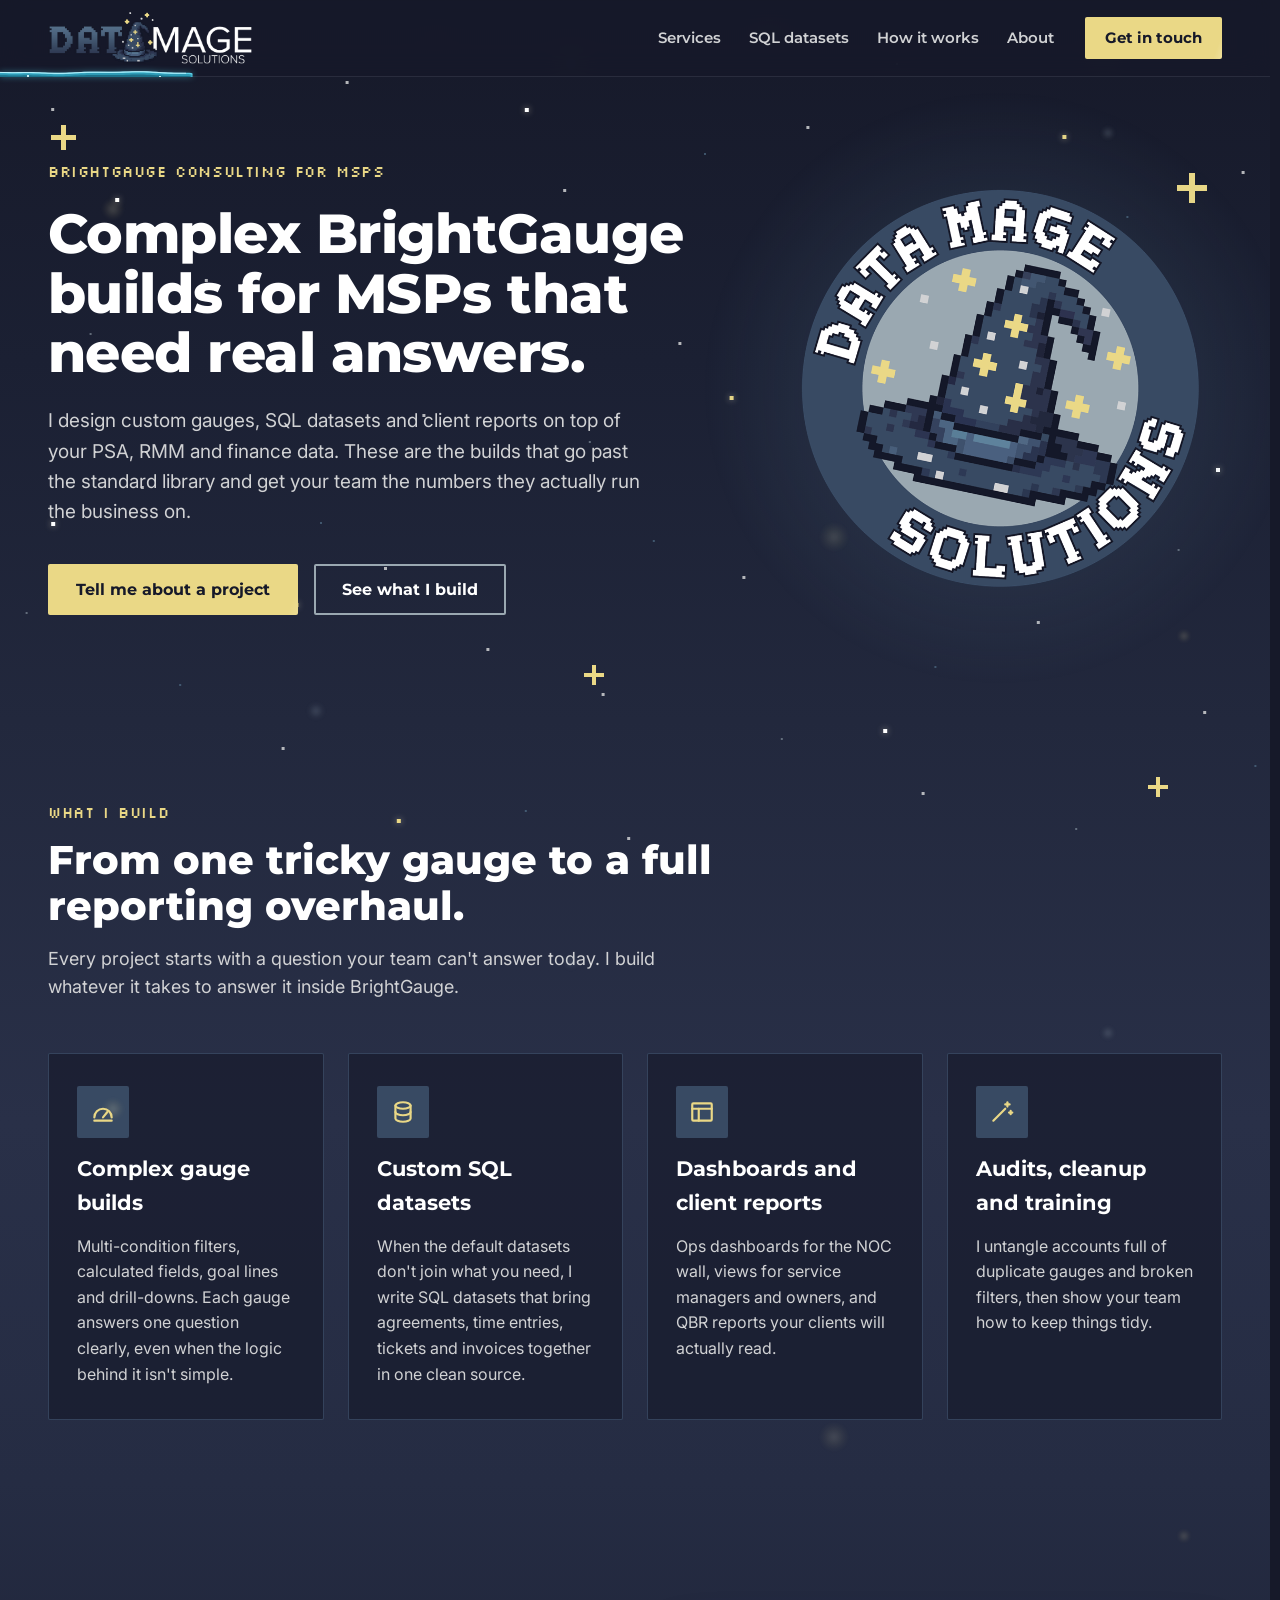
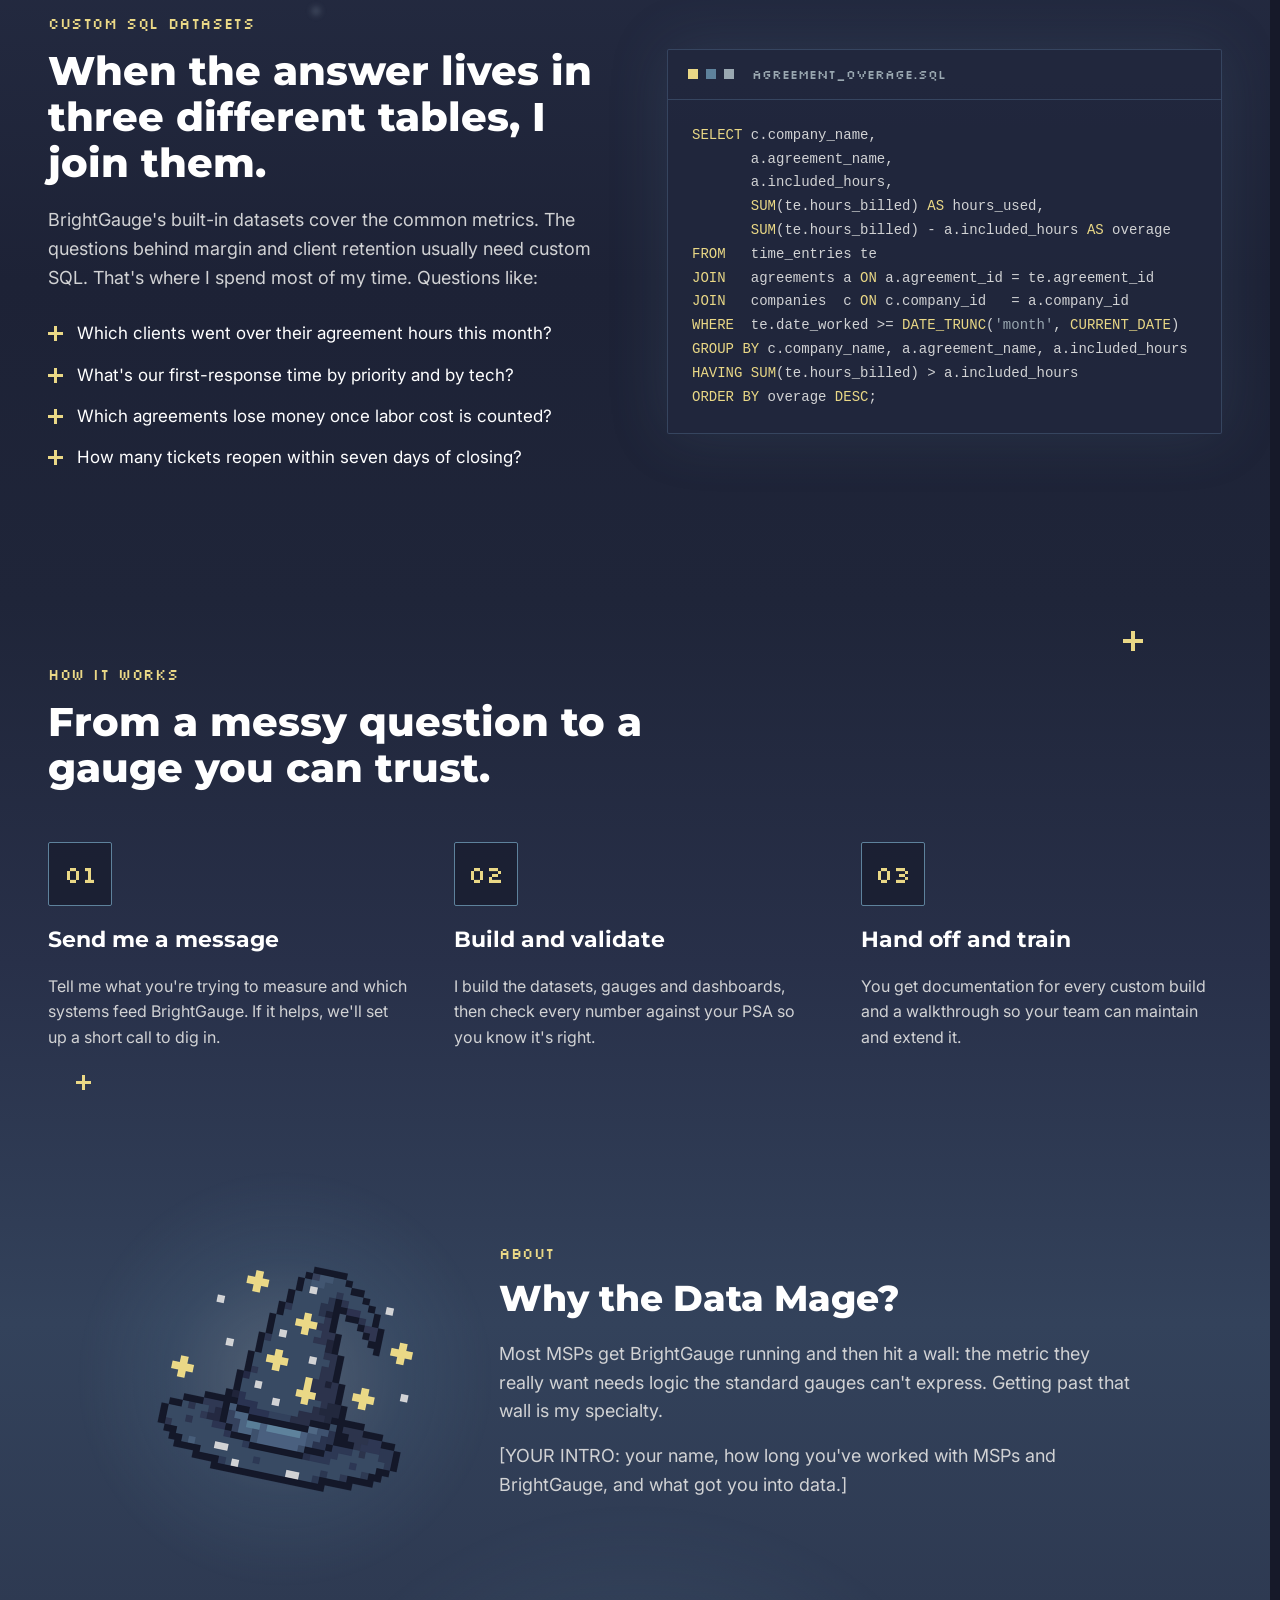
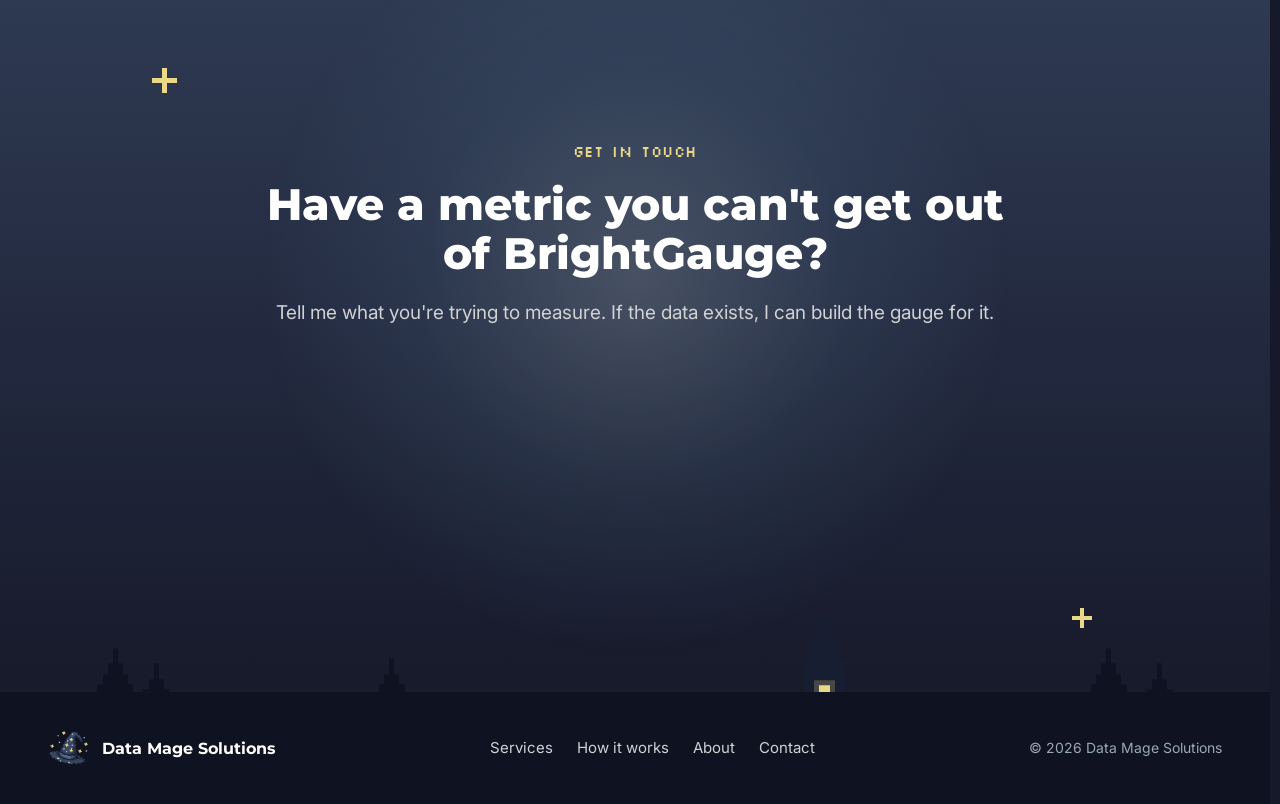
==== commit a75de0c7: "Add themed nav hovers, glowing logo hat, and the hidden Spellstorm game - Nav links: gold glow, a li" ====
--- a/index.html
+++ b/index.html
@@ -76,7 +76,7 @@
 
 <header class="site-header">
   <div class="container header-inner">
-    <a class="brand" href="#top"><img src="assets/logo-wide-light.png" alt="Data Mage Solutions" width="204" height="52"></a>
+    <a class="brand" href="#top"><img src="assets/logo-wide-light.png" alt="Data Mage Solutions" width="204" height="52"><img class="brand-hat" src="assets/logo-hat.png" alt="" width="138" height="150" draggable="false"></a>
     <nav class="main-nav" aria-label="Main">
       <div class="nav-links">
         <a class="nav-link" href="#services">Services</a>
--- a/styles.css
+++ b/styles.css
@@ -137,8 +137,28 @@
   justify-content: space-between;
   gap: 24px;
 }
-.brand { display: flex; align-items: center; flex: none; }
-.brand img { height: clamp(40px, 3vw + 18px, 52px); width: auto; }
+.brand { display: flex; align-items: center; flex: none; position: relative; }
+.brand img:not(.brand-hat) { height: clamp(40px, 3vw + 18px, 52px); width: auto; }
+/* The hat, cut out of the logo and laid exactly over it, so it alone can glow.
+   Its box is 186,1 138x150 within the 600x153 logo. */
+.brand-hat {
+  position: absolute;
+  left: 31%;
+  top: 0.654%;
+  width: 23%;
+  height: auto;
+  -webkit-user-select: none;
+  user-select: none;
+  transition: filter .45s ease;
+}
+.brand-hat:hover {
+  filter: brightness(1.12) drop-shadow(0 0 3px rgba(234, 216, 134, 0.75)) drop-shadow(0 0 10px rgba(95, 211, 234, 0.45));
+  animation: hat-glow 2.4s ease-in-out .45s infinite;
+}
+@keyframes hat-glow {
+  0%, 100% { filter: brightness(1.12) drop-shadow(0 0 3px rgba(234, 216, 134, 0.75)) drop-shadow(0 0 10px rgba(95, 211, 234, 0.45)); }
+  50% { filter: brightness(1.2) drop-shadow(0 0 5px rgba(234, 216, 134, 0.9)) drop-shadow(0 0 16px rgba(95, 211, 234, 0.6)); }
+}
 
 .main-nav { display: flex; align-items: center; gap: clamp(16px, 2.4vw, 36px); }
 .nav-links {
@@ -411,22 +431,61 @@
 .btn:hover::before { animation: sparkle-up 1.1s ease-out infinite; }
 .btn:hover::after { animation: sparkle-down 1.1s ease-out .35s infinite; }
 
-.nav-link { color: var(--mist); text-decoration: none; position: relative; transition: color .2s ease; }
+/* Nav links: the text catches a gold glow, a line of light spreads out from the
+   centre beneath it, and a pixel star pops in beside it like an RPG menu selector. */
+.nav-link {
+  color: var(--mist);
+  text-decoration: none;
+  position: relative;
+  transition: color .25s ease, text-shadow .25s ease;
+}
 .nav-link::after {
   content: "";
   position: absolute;
-  left: 0;
-  right: 0;
-  bottom: -6px;
+  left: -4px;
+  right: -4px;
+  bottom: -7px;
   height: 2px;
-  background: repeating-linear-gradient(90deg, #EAD886 0 4px, rgba(234, 216, 134, 0) 4px 8px);
+  background: linear-gradient(90deg, rgba(234, 216, 134, 0), #EAD886 30%, #FFF6CC 50%, #EAD886 70%, rgba(234, 216, 134, 0));
+  box-shadow: 0 0 8px rgba(234, 216, 134, 0.55);
+  opacity: 0;
   transform: scaleX(0);
-  transform-origin: left;
-  transition: transform .35s steps(6);
-}
-.nav-link:hover { color: var(--white); }
-.nav-link:hover::after { transform: scaleX(1); }
-.nav-link:focus-visible { outline: 2px solid var(--gold); outline-offset: 4px; }
+  transition: transform .4s cubic-bezier(.2, .8, .2, 1), opacity .25s ease;
+}
+.nav-link::before {
+  content: "";
+  position: absolute;
+  left: -15px;
+  top: 50%;
+  width: 9px;
+  height: 9px;
+  margin-top: -4.5px;
+  background: var(--gold);
+  /* the site's pixel plus-star */
+  clip-path: polygon(33.3% 0, 66.6% 0, 66.6% 33.3%, 100% 33.3%, 100% 66.6%, 66.6% 66.6%, 66.6% 100%, 33.3% 100%, 33.3% 66.6%, 0 66.6%, 0 33.3%, 33.3% 33.3%);
+  filter: drop-shadow(0 0 4px rgba(234, 216, 134, 0.8));
+  opacity: 0;
+  transform: scale(0) rotate(-90deg);
+  transition: transform .3s cubic-bezier(.3, 1.6, .5, 1), opacity .2s ease;
+}
+.nav-link:hover,
+.nav-link:focus-visible {
+  color: var(--gold);
+  text-shadow: 0 0 12px rgba(234, 216, 134, 0.45);
+}
+.nav-link:hover::after,
+.nav-link:focus-visible::after { opacity: 1; transform: scaleX(1); }
+.nav-link:hover::before,
+.nav-link:focus-visible::before {
+  opacity: 1;
+  transform: scale(1) rotate(0deg);
+  animation: selector-twinkle 1.6s ease-in-out .3s infinite;
+}
+.nav-link:focus-visible { outline: none; }
+@keyframes selector-twinkle {
+  0%, 100% { opacity: 1; filter: drop-shadow(0 0 4px rgba(234, 216, 134, 0.8)); }
+  50% { opacity: .55; filter: drop-shadow(0 0 1px rgba(234, 216, 134, 0.3)); }
+}
 
 .lift { transition: transform .25s ease, border-color .25s ease, box-shadow .25s ease; }
 .lift:hover { transform: translateY(-4px); border-color: var(--gold); box-shadow: 0 0 32px rgba(234, 216, 134, 0.12); }
@@ -936,13 +995,41 @@
   .mote, .horizon-mist, .tower-window, .tower-glow { animation: none; }
 }
 
+/* =====================================================================
+   Wand cursor
+   A pixel-art wooden wand everywhere; its tip glows with mana sparkles over
+   anything clickable. The hotspot (2 1) is the wand tip. Each rule repeats
+   the cursor so older browsers fall back to the plain image, then the arrow.
+   ===================================================================== */
+html,
+.contact-modal::backdrop,
+input,
+textarea {
+  cursor: url("assets/cursor-wand.png") 2 1, auto;
+  cursor: -webkit-image-set(url("assets/cursor-wand.png") 1x, url("assets/cursor-wand@2x.png") 2x) 2 1, auto;
+  cursor: image-set(url("assets/cursor-wand.png") 1x, url("assets/cursor-wand@2x.png") 2x) 2 1, auto;
+}
+a,
+button,
+summary,
+.nav-menu summary,
+.btn,
+.modal-close,
+label[for] {
+  cursor: url("assets/cursor-wand-glow.png") 2 1, pointer;
+  cursor: -webkit-image-set(url("assets/cursor-wand-glow.png") 1x, url("assets/cursor-wand-glow@2x.png") 2x) 2 1, pointer;
+  cursor: image-set(url("assets/cursor-wand-glow.png") 1x, url("assets/cursor-wand-glow@2x.png") 2x) 2 1, pointer;
+}
+
 /* ---------- Reduced motion ---------- */
 @media (prefers-reduced-motion: reduce) {
   html { scroll-behavior: auto; }
   .field, .spark, .moon, .float, .btn, .btn:hover, .btn::before, .btn::after, .btn:hover::before, .btn:hover::after { animation: none; }
   .rise, .shoot { display: none; }
   .btn:hover, .btn:active, .lift:hover { transform: none; }
-  .nav-link::after { transition: none; }
+  .nav-link::after, .nav-link::before { transition: none; }
+  .nav-link:hover::before, .nav-link:focus-visible::before { animation: none; }
+  .brand-hat:hover { animation: none; }
   .modal-magic { display: none; }
   .contact-modal[open] .modal-panel { animation: backdrop-in .2s ease both; }
   .contact-modal.is-closing .modal-panel { animation: backdrop-out .15s ease both; }
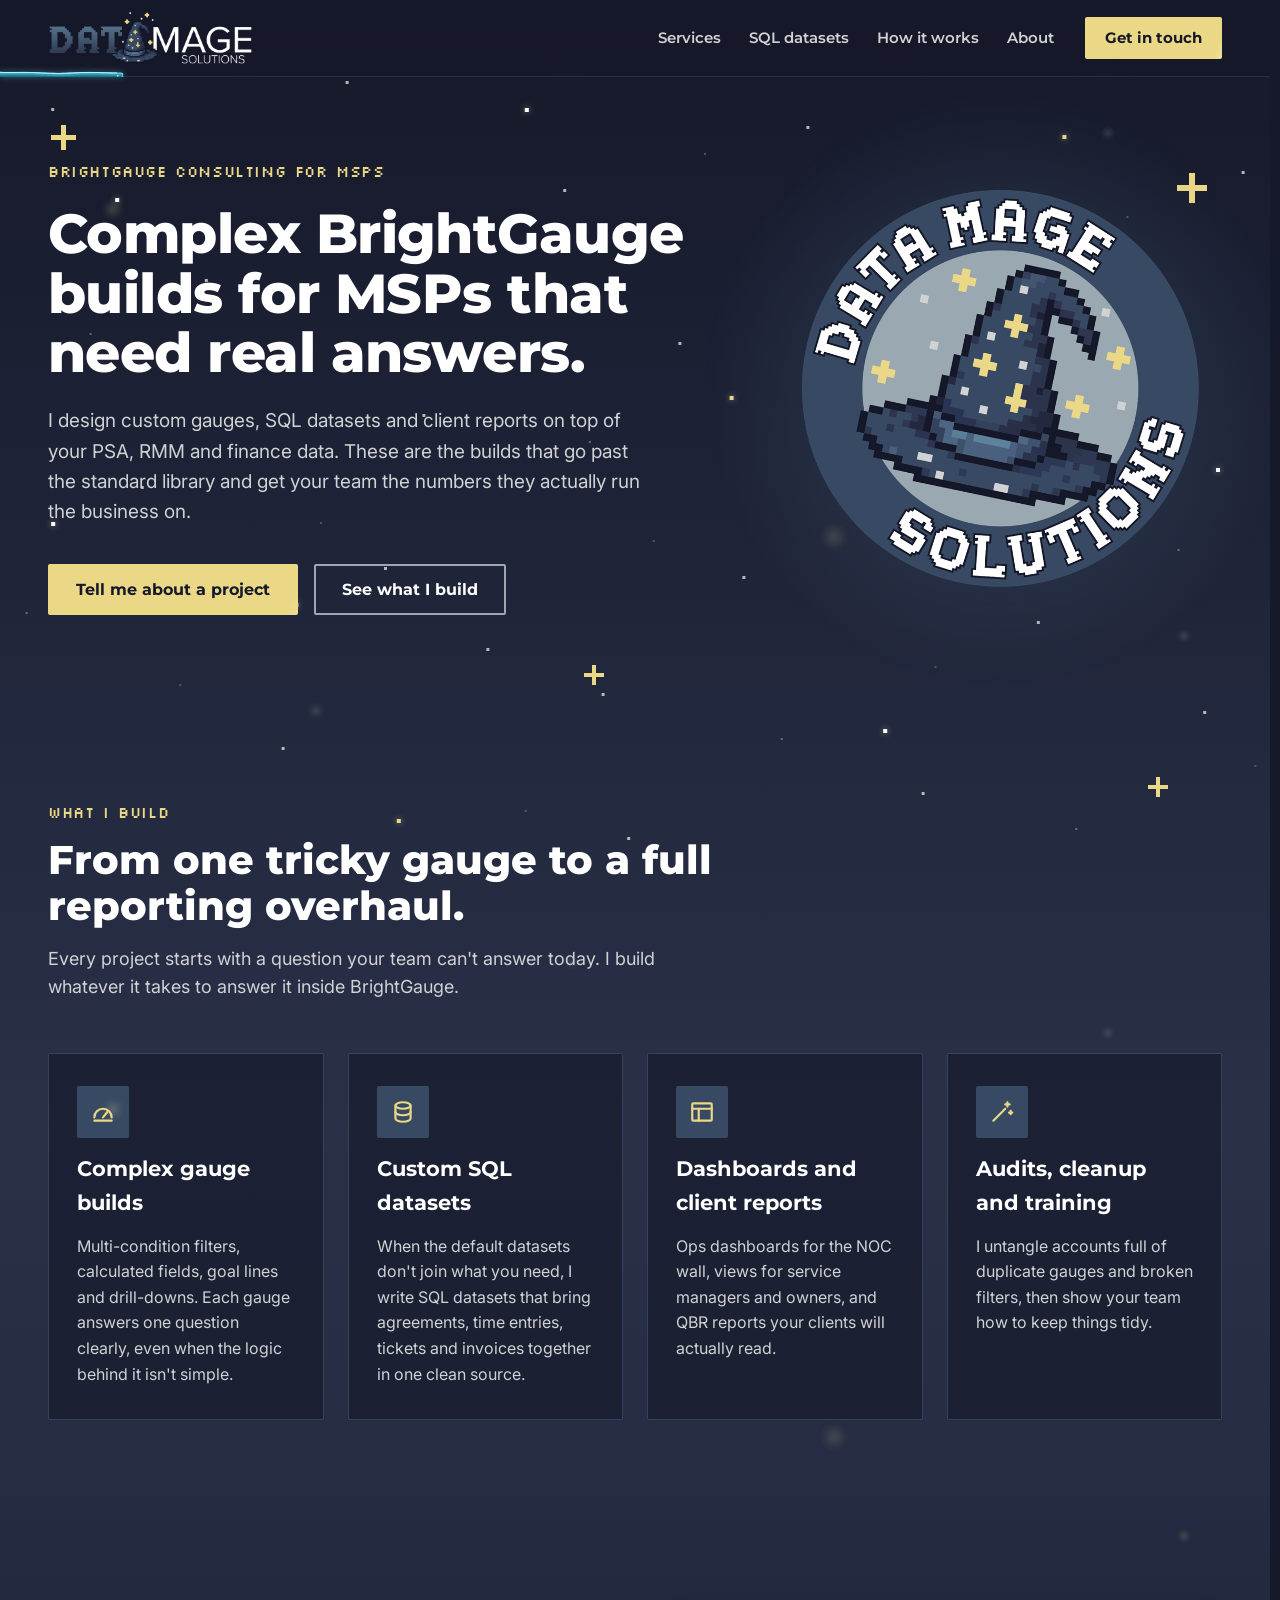
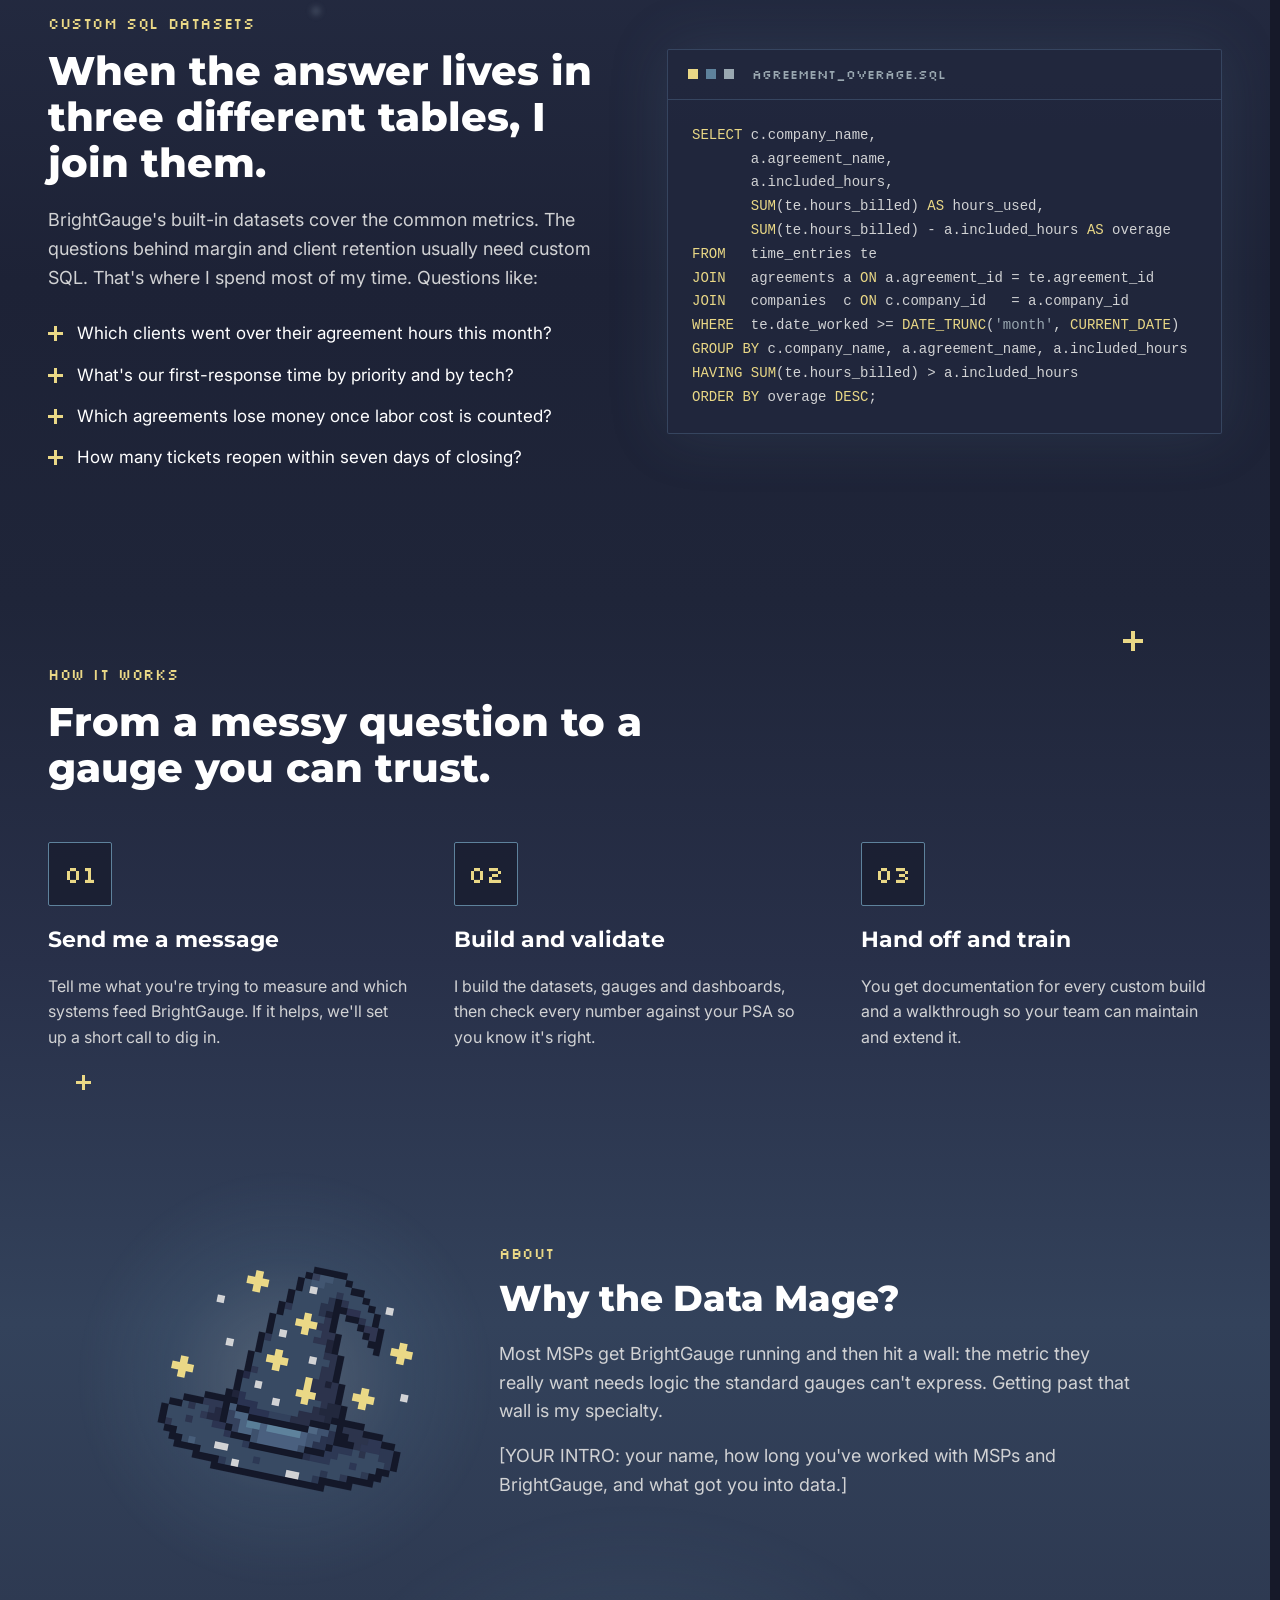
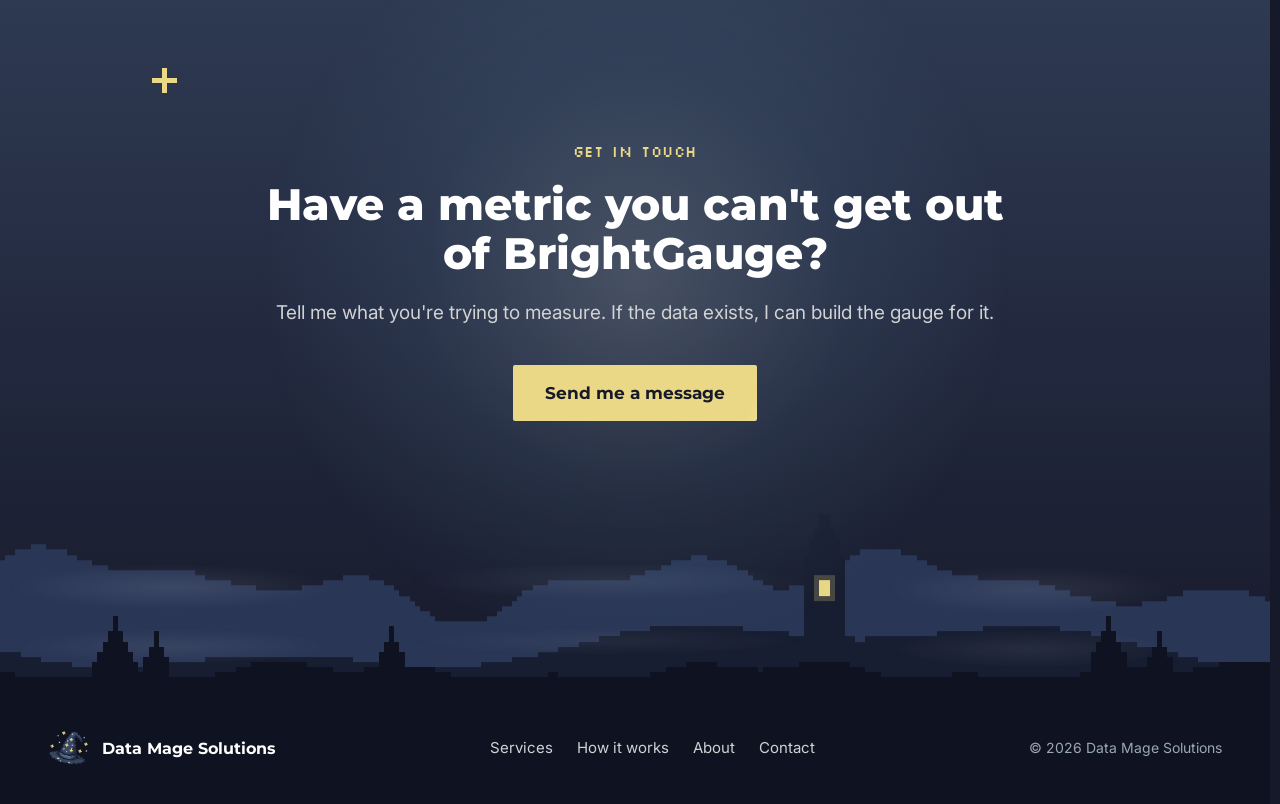
==== commit 51c4cfde: "Fix contact form human check never appearing The Turnstile container had id="turnstile", which brows" ====
--- a/index.html
+++ b/index.html
@@ -352,7 +352,7 @@
         </div>
         <input type="hidden" name="_subject" value="New message from data-mage-solutions.com">
 
-        <div class="field-full turnstile-slot" id="turnstile"></div>
+        <div class="field-full turnstile-slot" id="cf-turnstile-slot"></div>
 
         <div class="field-full form-actions">
           <button class="btn btn-gold btn-md" type="submit">Send message</button>
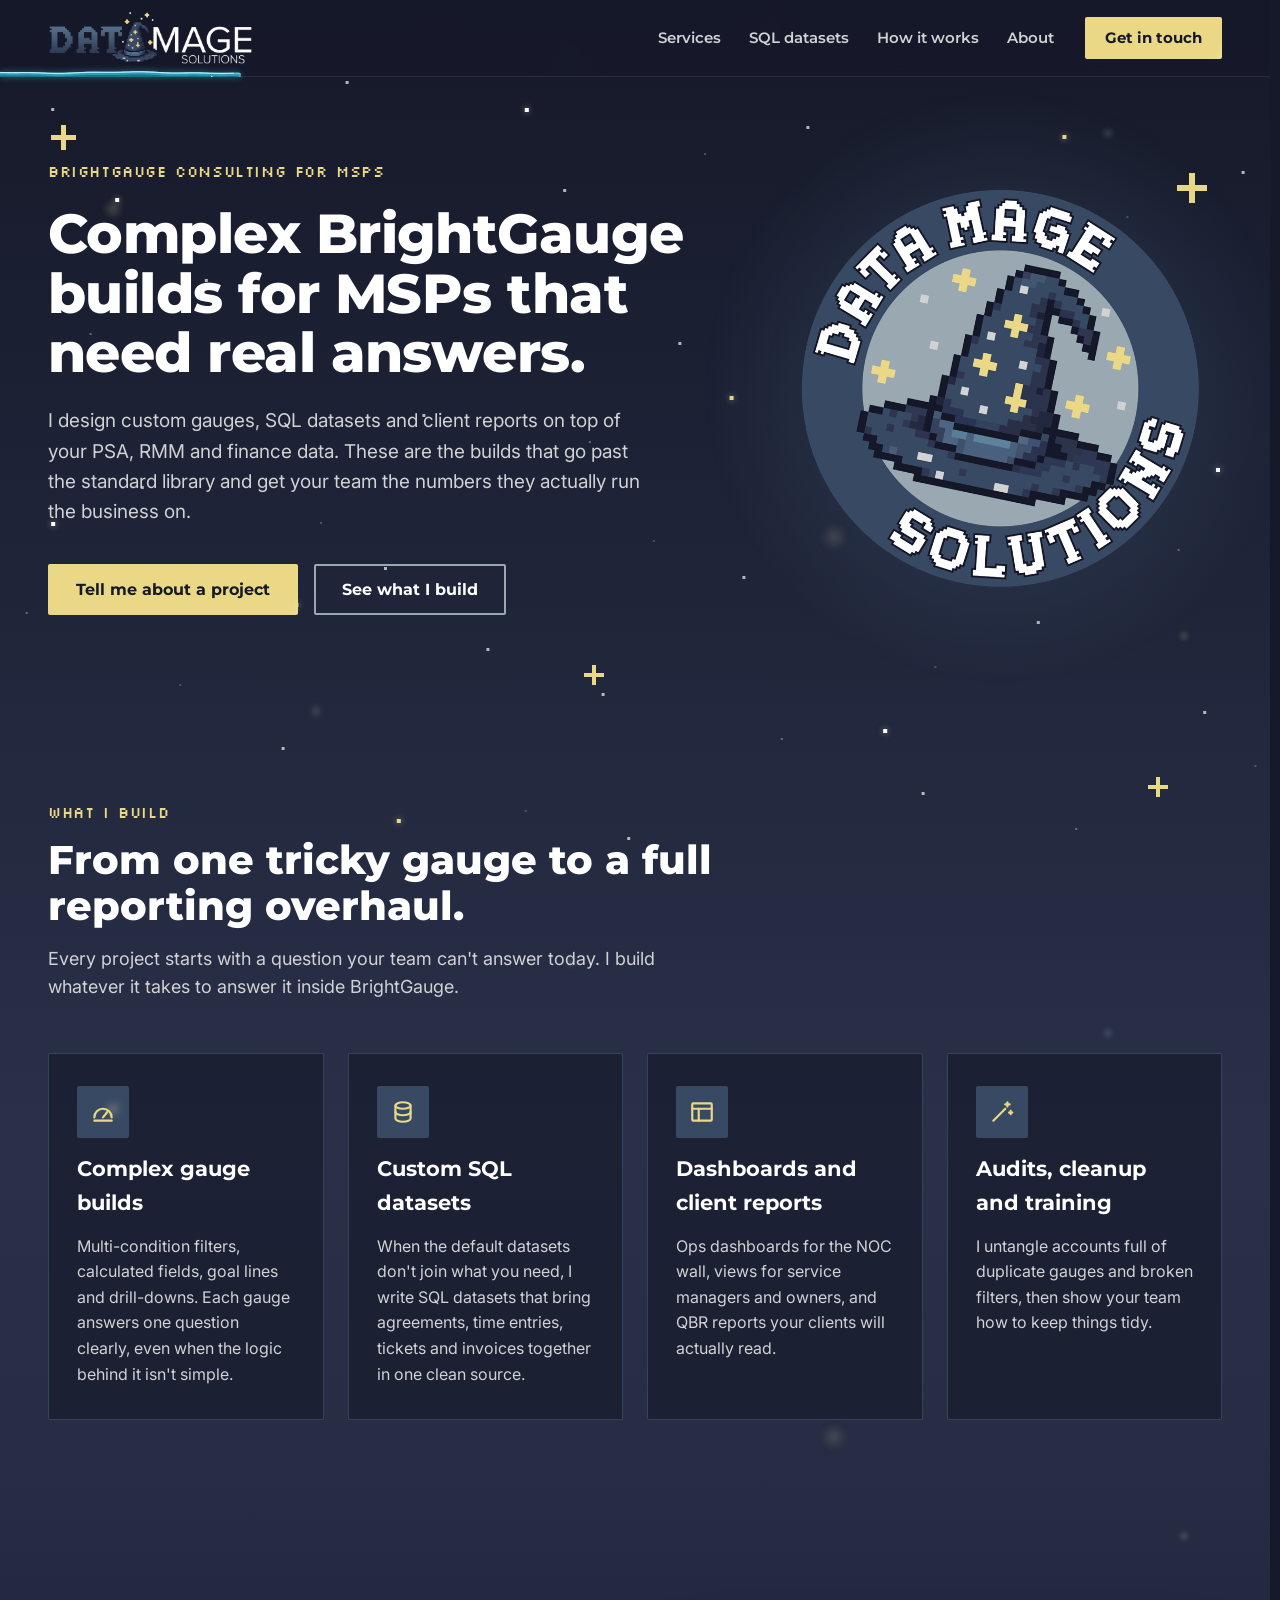
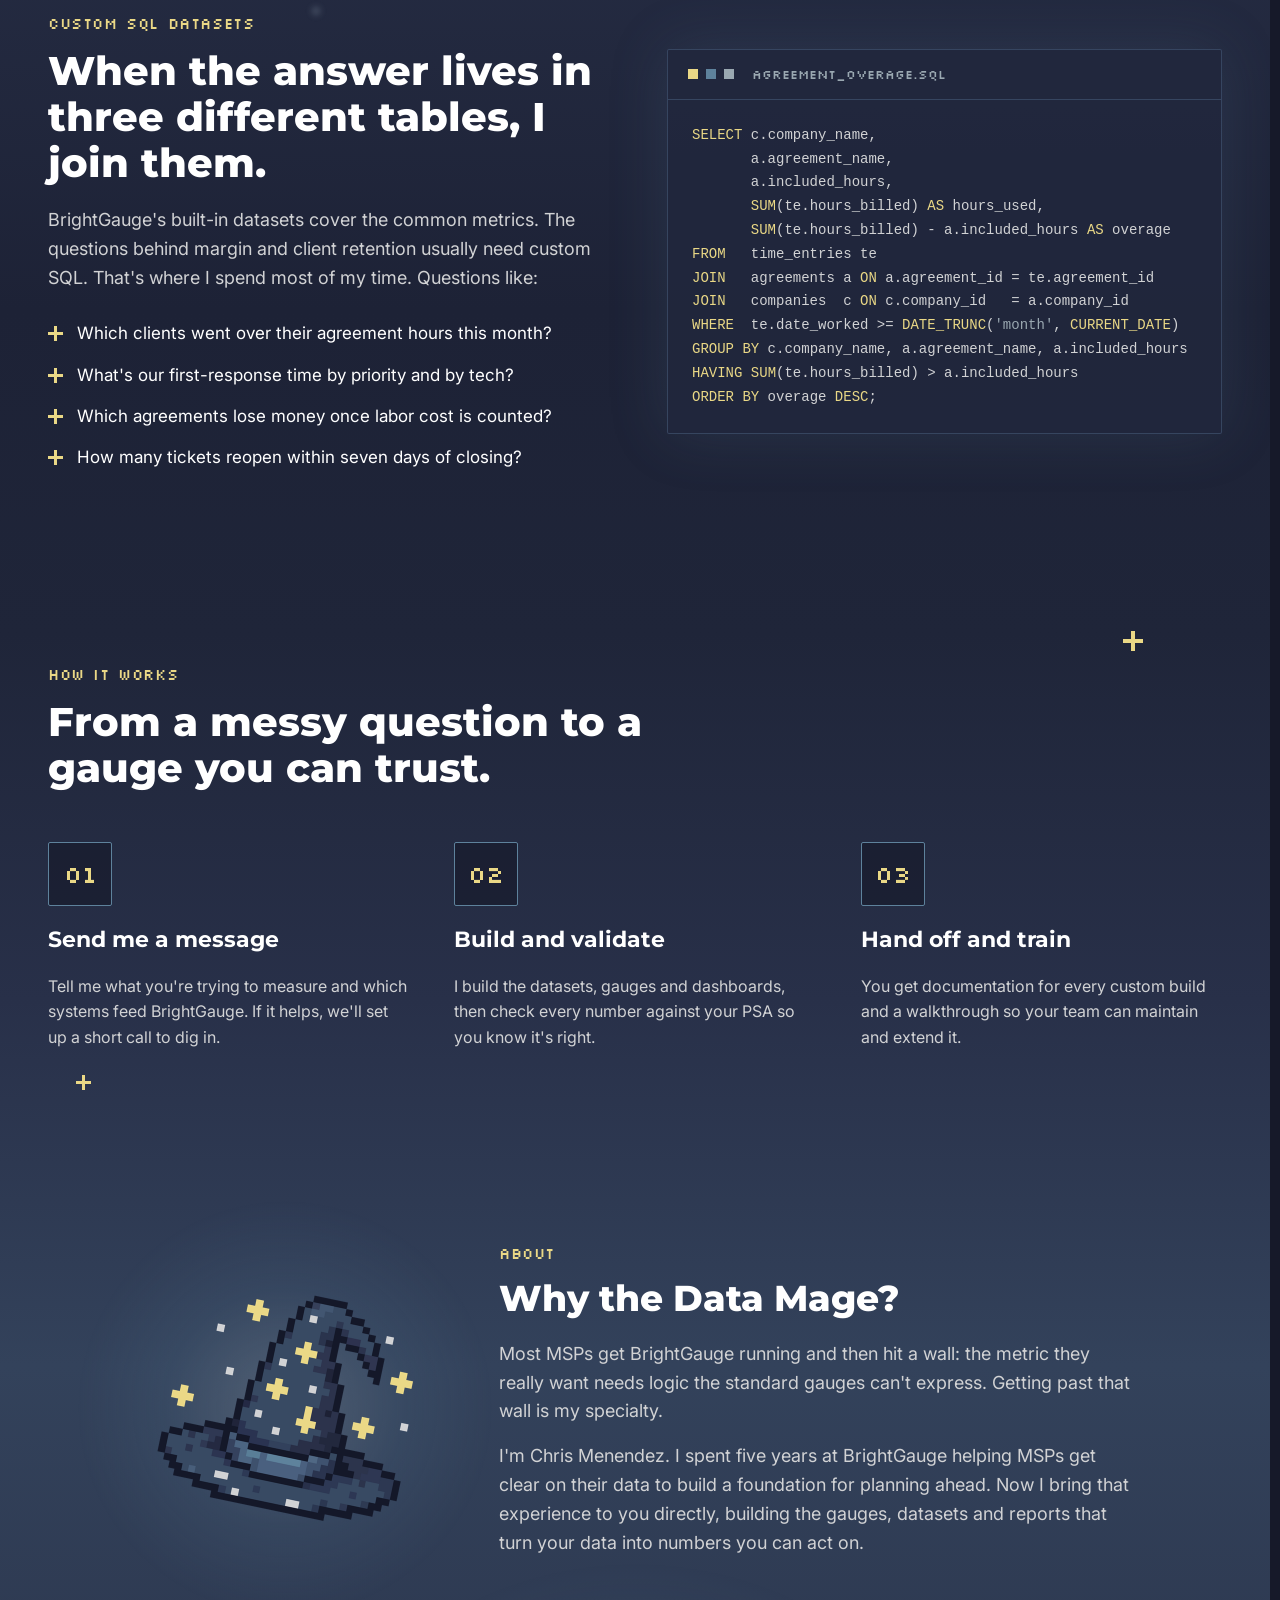
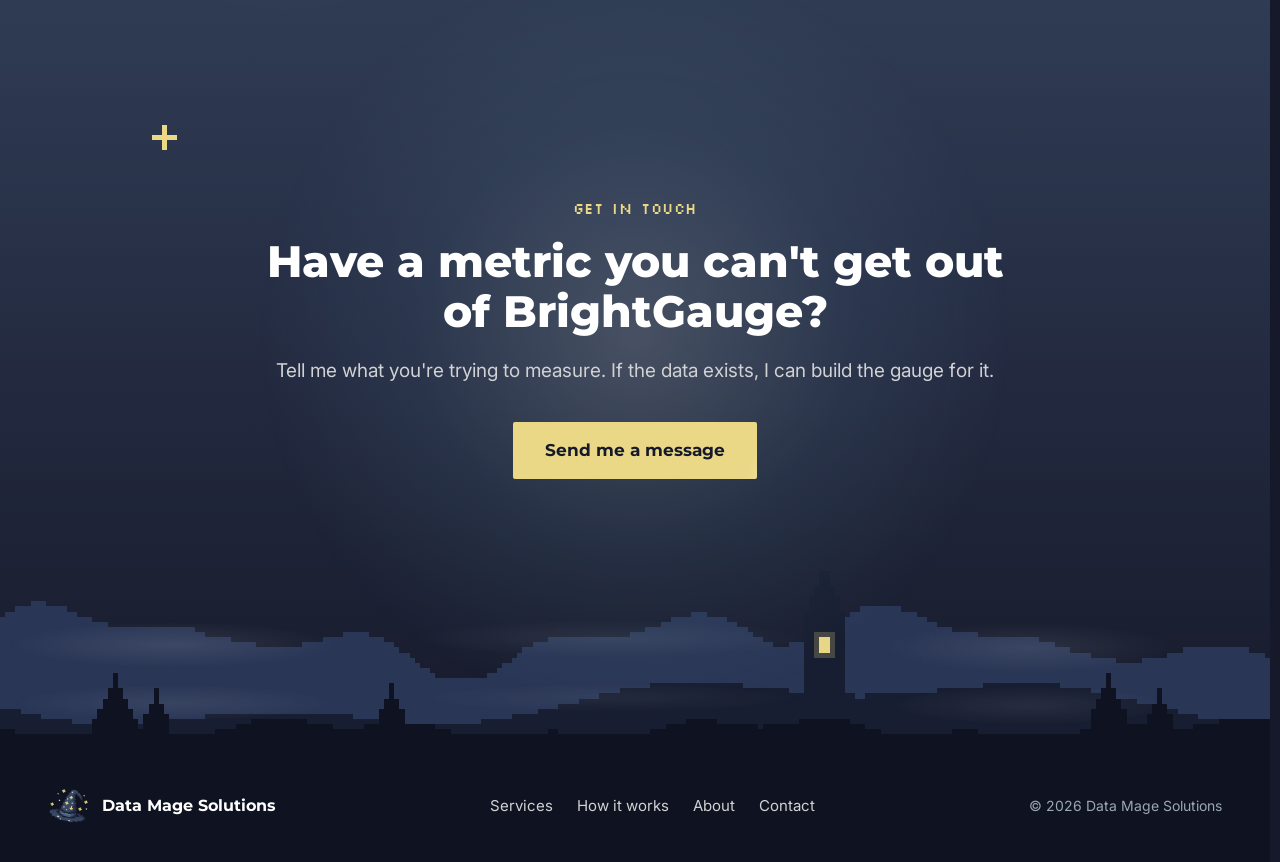
==== commit 42980ec2: "Add About section intro Co-Authored-By: Claude Opus 5.5 <noreply@anthropic.com>" ====
--- a/index.html
+++ b/index.html
@@ -249,7 +249,7 @@
         <p class="eyebrow">About</p>
         <h2>Why the Data Mage?</h2>
         <p>Most MSPs get BrightGauge running and then hit a wall: the metric they really want needs logic the standard gauges can't express. Getting past that wall is my specialty.</p>
-        <p>[YOUR INTRO: your name, how long you've worked with MSPs and BrightGauge, and what got you into data.]</p>
+        <p>I'm Chris Menendez. I spent five years at BrightGauge helping MSPs get clear on their data to build a foundation for planning ahead. Now I bring that experience to you directly, building the gauges, datasets and reports that turn your data into numbers you can act on.</p>
       </div>
     </div>
   </div>
